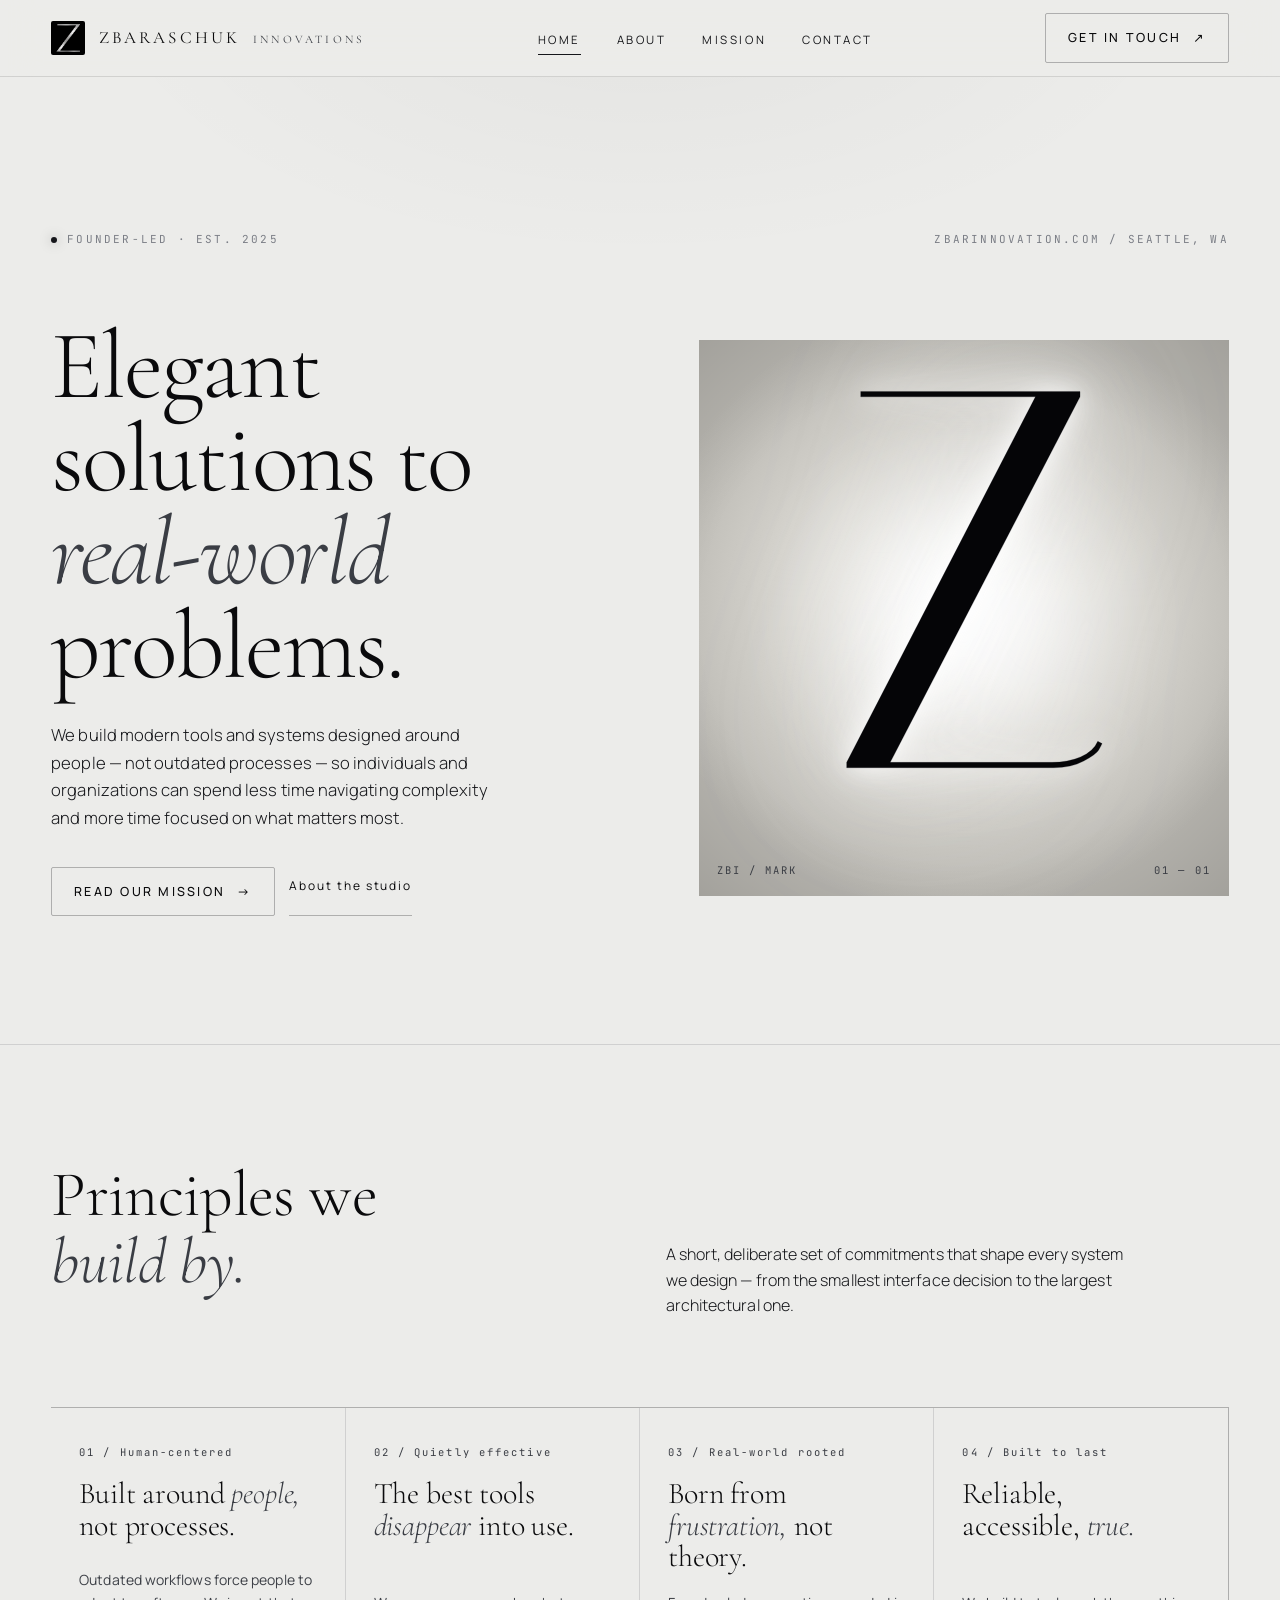
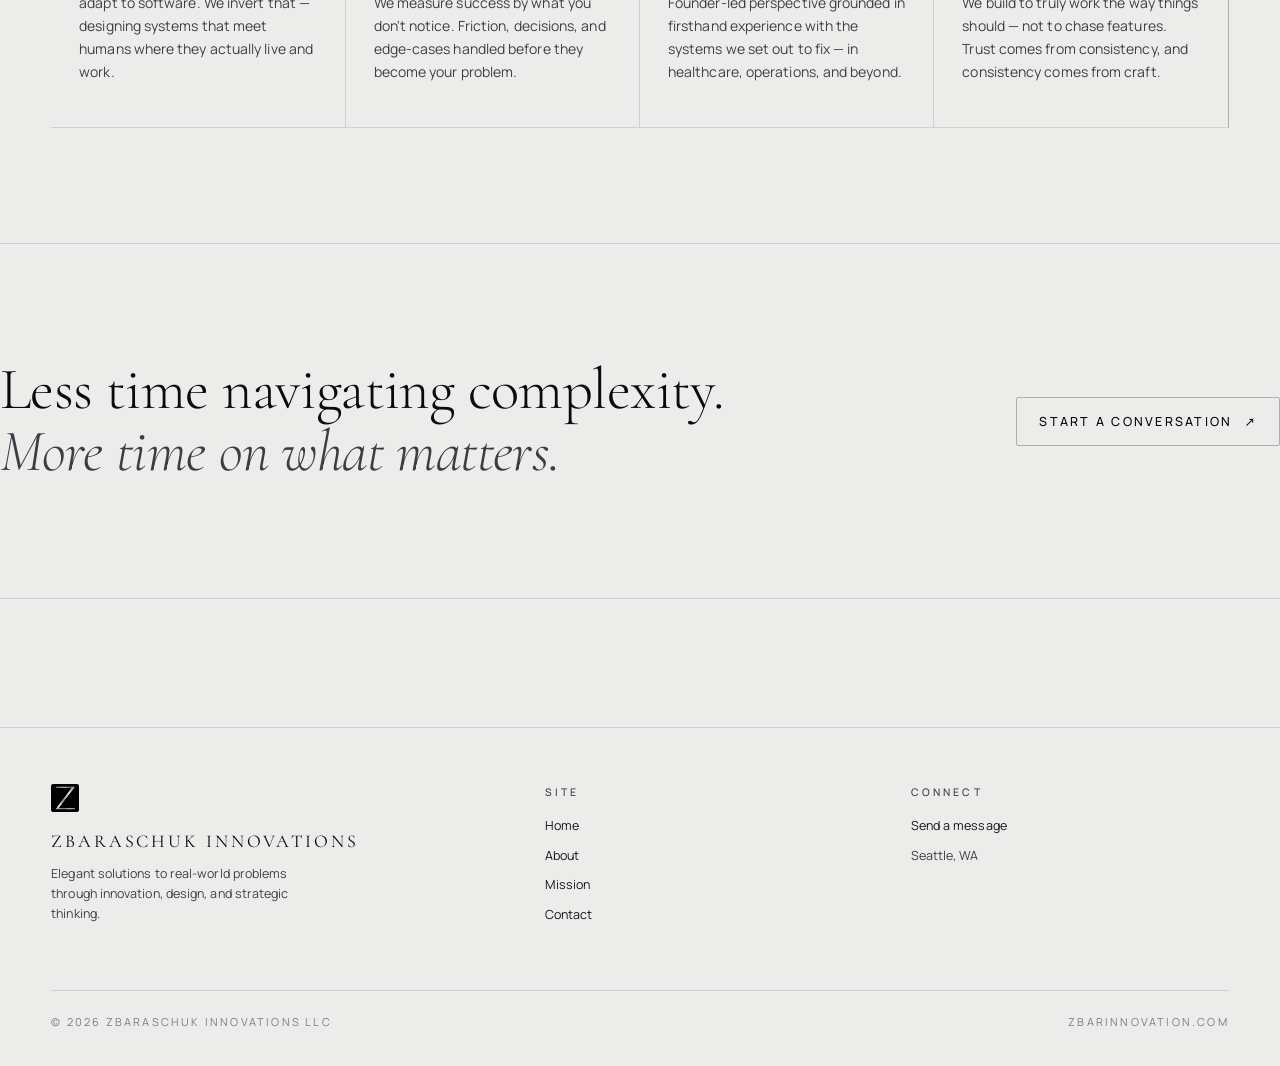
==== index.html @ 1d0bf7ff "First website" ====
<!doctype html>
<html lang="en" data-bg="light" data-accent="pure">
<head>
<meta charset="utf-8">
<meta name="viewport" content="width=device-width, initial-scale=1">
<title>Zbaraschuk Innovations — Elegant solutions to real-world problems</title>
<meta name="description" content="Zbaraschuk Innovations creates elegant solutions to real-world problems through innovation, design, and strategic thinking.">
<link rel="icon" type="image/png" href="assets/logo-mark.png">

<link rel="preconnect" href="https://fonts.googleapis.com">
<link rel="preconnect" href="https://fonts.gstatic.com" crossorigin>
<link href="https://fonts.googleapis.com/css2?family=Cormorant+Garamond:ital,wght@0,300;0,400;0,500;1,300;1,400&family=Italiana&family=Manrope:wght@300;400;500;600&family=JetBrains+Mono:wght@400;500&display=swap" rel="stylesheet">

<link rel="stylesheet" href="styles.css">
</head>
<body>

<!-- ========================= NAV ========================= -->
<header class="nav">
  <div class="shell nav-inner">
    <a href="index.html" class="nav-brand" aria-label="Zbaraschuk Innovations — home">
      <span class="mark" aria-hidden="true"></span>
      <span class="name">Zbaraschuk <em>Innovations</em></span>
    </a>
    <nav aria-label="Primary">
      <ul class="nav-links">
        <li><a href="index.html">Home</a></li>
        <li><a href="about.html">About</a></li>
        <li><a href="mission.html">Mission</a></li>
        <li><a href="contact.html">Contact</a></li>
      </ul>
    </nav>
    <div class="nav-cta">
      <a href="contact.html" class="btn">
        <span>Get in touch</span>
        <span class="arr" aria-hidden="true">↗</span>
      </a>
    </div>
  </div>
</header>

<!-- ========================= HERO ========================= -->
<main data-hero="editorial">
  <section class="hero">
    <div class="shell">

      <div class="hero-meta reveal">
        <span><span class="dot"></span>Founder-led · Est. 2025</span>
        <span>Zbarinnovation.com / Seattle, WA</span>
      </div>

      <div class="hero-editorial">
        <div class="copy">
          <h1 class="reveal">
            Elegant<br>
            solutions to<br>
            <span class="it">real-world</span> problems.
          </h1>
          <p class="reveal" style="--delay:120ms">
            We build modern tools and systems designed around people — not outdated processes — so individuals and organizations can spend less time navigating complexity and more time focused on what matters most.
          </p>
          <div class="ctas reveal" style="--delay:240ms">
            <a href="mission.html" class="btn">
              <span>Read our mission</span>
              <span class="arr" aria-hidden="true">→</span>
            </a>
            <a href="about.html" class="btn-ghost">About the studio</a>
          </div>
        </div>
        <div class="mark-stage reveal" style="--delay:200ms" aria-hidden="true">
          <span class="big-z">Z</span>
          <div class="stage-tag">
            <span>ZBI / Mark</span>
            <span>01 — 01</span>
          </div>
        </div>
      </div>

    </div>
  </section>

  <!-- ========================= PRINCIPLES ========================= -->
  <section class="principles">
    <div class="shell">
      <div class="principles-head">
        <h2 class="h-section reveal">
          Principles we<br><span style="font-style:italic;color:var(--silver-2)">build by.</span>
        </h2>
        <p class="reveal" style="--delay:120ms">
          A short, deliberate set of commitments that shape every system we design — from the smallest interface decision to the largest architectural one.
        </p>
      </div>

      <div class="principles-grid">
        <article class="principle reveal">
          <span class="num">01 / Human-centered</span>
          <h3>Built around <span class="it">people,</span><br>not processes.</h3>
          <p>Outdated workflows force people to adapt to software. We invert that — designing systems that meet humans where they actually live and work.</p>
        </article>
        <article class="principle reveal" style="--delay:80ms">
          <span class="num">02 / Quietly effective</span>
          <h3>The best tools<br><span class="it">disappear</span> into use.</h3>
          <p>We measure success by what you don't notice. Friction, decisions, and edge-cases handled before they become your problem.</p>
        </article>
        <article class="principle reveal" style="--delay:160ms">
          <span class="num">03 / Real-world rooted</span>
          <h3>Born from<br><span class="it">frustration,</span> not theory.</h3>
          <p>Founder-led perspective grounded in firsthand experience with the systems we set out to fix — in healthcare, operations, and beyond.</p>
        </article>
        <article class="principle reveal" style="--delay:240ms">
          <span class="num">04 / Built to last</span>
          <h3>Reliable,<br>accessible, <span class="it">true.</span></h3>
          <p>We build to truly work the way things should — not to chase features. Trust comes from consistency, and consistency comes from craft.</p>
        </article>
      </div>
    </div>
  </section>

  <!-- ========================= CTA STRIP ========================= -->
  <section class="cta-strip">
    <div class="shell" style="display:contents">
      <h2 class="reveal">
        Less time navigating complexity.<br>
        <span class="it">More time on what matters.</span>
      </h2>
      <div class="right reveal" style="--delay:120ms">
        <a href="contact.html" class="btn">
          <span>Start a conversation</span>
          <span class="arr">↗</span>
        </a>
      </div>
    </div>
  </section>

</main>

<!-- ========================= FOOTER ========================= -->
<footer class="footer">
  <div class="shell">
    <div class="footer-grid">
      <div class="footer-brand">
        <div class="mark"></div>
        <div class="name">Zbaraschuk Innovations</div>
        <p>Elegant solutions to real-world problems through innovation, design, and strategic thinking.</p>
      </div>
      <div class="footer-col">
        <h6>Site</h6>
        <ul>
          <li><a href="index.html">Home</a></li>
          <li><a href="about.html">About</a></li>
          <li><a href="mission.html">Mission</a></li>
          <li><a href="contact.html">Contact</a></li>
        </ul>
      </div>
      <div class="footer-col">
        <h6>Connect</h6>
        <ul>
          <li><a href="contact.html">Send a message</a></li>
          <li><span style="color:var(--fg-2)">Seattle, WA</span></li>
        </ul>
      </div>
    </div>
    <div class="footer-bottom">
      <span>© 2026 Zbaraschuk Innovations LLC</span>
      <span>zbarinnovation.com</span>
    </div>
  </div>
</footer>

<script src="site.js"></script>
</body>
</html>
---- styles.css ----
/* ============================================================
   Zbaraschuk Innovations — shared stylesheet
   Design language: silver / black / white. Sleek. Tight.
   ============================================================ */

:root {
  /* Background tone — overridden by Tweaks (true / charcoal / light) */
  --bg-0: #0a0a0c;
  --bg-1: #111114;
  --bg-2: #17181c;
  --bg-3: #1f2025;
  --line:  rgba(216, 218, 223, 0.08);
  --line-strong: rgba(216, 218, 223, 0.18);

  /* Foreground */
  --fg-0:  #f4f5f7;
  --fg-1:  #c8cad0;
  --fg-2:  #8a8d95;
  --fg-3:  #5a5d65;

  /* Accent (silver) — overridden by Tweaks */
  --silver-1: #e6e8ec;       /* highlight */
  --silver-2: #b9bdc6;       /* mid */
  --silver-3: #6f7480;       /* shadow */

  /* Type */
  --font-display: "Cormorant Garamond", "Bodoni Moda", "Times New Roman", serif;
  --font-sans:    "Manrope", "Helvetica Neue", system-ui, sans-serif;
  --font-mono:    "JetBrains Mono", "SF Mono", ui-monospace, monospace;

  /* Rhythm */
  --r-1: 4px;
  --r-2: 8px;
  --r-3: 12px;
  --r-4: 16px;

  --shell-max: 1320px;
  --gutter: clamp(20px, 4vw, 56px);

  --ease: cubic-bezier(.2,.7,.2,1);
}

/* ----- Background-tone variants applied via [data-bg] on <html> ----- */
html[data-bg="true"]     { --bg-0:#050507; --bg-1:#0a0a0c; --bg-2:#101013; --bg-3:#191a1f; }
html[data-bg="charcoal"] { --bg-0:#15161a; --bg-1:#1b1c20; --bg-2:#212329; --bg-3:#2a2c33; }
html[data-bg="light"] {
  --bg-0:#ececea; --bg-1:#f1f1ee; --bg-2:#f6f5f1; --bg-3:#e2e2df;
  --fg-0:#0a0a0c; --fg-1:#15161a; --fg-2:#3d4047; --fg-3:#7a7d85;
  --line: rgba(15,15,20,0.12);
  --line-strong: rgba(15,15,20,0.28);
}

/* ----- Accent variants (dark bg) ----- */
html[data-accent="pure"]      { --silver-1:#eef0f4; --silver-2:#c0c4cc; --silver-3:#7a7f8a; }
html[data-accent="platinum"]  { --silver-1:#ece6d6; --silver-2:#cabfa6; --silver-3:#857a64; }
html[data-accent="steel"]     { --silver-1:#d6dee8; --silver-2:#a3afbd; --silver-3:#5d6773; }

/* ----- On light bg, silver vars must be inks (used for accent text + UI),
         not metallic highlights, or they vanish into the page ----- */
html[data-bg="light"][data-accent="pure"]     { --silver-1:#15161a; --silver-2:#3a3d44; --silver-3:#6f7480; }
html[data-bg="light"][data-accent="platinum"] { --silver-1:#2a230f; --silver-2:#5a4d2e; --silver-3:#857a64; }
html[data-bg="light"][data-accent="steel"]    { --silver-1:#0e1822; --silver-2:#324352; --silver-3:#5d6773; }

/* On light bg, things that flip silver-1 (now dark) into a fill need their
   foreground inverted so text on the fill stays readable. */
html[data-bg="light"] .btn:hover           { color: #f6f5f1; }
html[data-bg="light"] .form .submit-btn    { color: #f6f5f1; }
html[data-bg="light"] .nav-links a[aria-current="page"]::after { background: var(--silver-1); }
html[data-bg="light"] .hero-meta .dot      { background: var(--silver-1); box-shadow: 0 0 12px rgba(15,16,26,0.35); }
html[data-bg="light"] .mini-map .pin       { background: var(--silver-1); box-shadow: 0 0 0 3px color-mix(in oklab, var(--silver-1) 22%, transparent), 0 0 18px rgba(15,16,26,0.3); }

/* =============================================================
   Reset-ish
   ============================================================= */
*, *::before, *::after { box-sizing: border-box; }
html, body { margin: 0; padding: 0; }
html { background: var(--bg-0); color: var(--fg-0); -webkit-font-smoothing: antialiased; }
body {
  font-family: var(--font-sans);
  font-weight: 400;
  font-size: 16px;
  line-height: 1.55;
  letter-spacing: 0.005em;
  background: var(--bg-0);
  color: var(--fg-0);
  min-height: 100vh;
  overflow-x: hidden;
}
img, svg { display: block; max-width: 100%; }
a { color: inherit; text-decoration: none; }
button { font: inherit; cursor: pointer; }

/* =============================================================
   Atoms
   ============================================================= */

.shell {
  width: 100%;
  max-width: var(--shell-max);
  margin: 0 auto;
  padding-inline: var(--gutter);
}

.eyebrow {
  font-family: var(--font-sans);
  font-size: 11px;
  font-weight: 500;
  letter-spacing: 0.32em;
  text-transform: uppercase;
  color: var(--silver-2);
  display: inline-flex;
  align-items: center;
  gap: 14px;
}
.eyebrow::before {
  content: "";
  width: 28px; height: 1px;
  background: linear-gradient(90deg, transparent, var(--silver-2));
  display: inline-block;
}

.h-display {
  font-family: var(--font-display);
  font-weight: 300;
  font-style: normal;
  letter-spacing: -0.012em;
  line-height: 1.02;
  margin: 0;
  color: var(--fg-0);
}

.h-section {
  font-family: var(--font-display);
  font-weight: 300;
  letter-spacing: -0.01em;
  line-height: 1.05;
  font-size: clamp(40px, 5.6vw, 76px);
  margin: 0 0 24px;
}

.lead {
  font-family: var(--font-sans);
  font-weight: 300;
  font-size: clamp(17px, 1.5vw, 21px);
  line-height: 1.6;
  color: var(--fg-1);
  letter-spacing: 0.005em;
  max-width: 60ch;
  text-wrap: pretty;
}

.body-text {
  font-size: 16.5px;
  line-height: 1.75;
  color: var(--fg-1);
  font-weight: 400;
  text-wrap: pretty;
}
.body-text p { margin: 0 0 1.1em; }
.body-text p:last-child { margin-bottom: 0; }

/* Silver shimmer text — used very sparingly for hero word */
.silver-text {
  background-image: linear-gradient(
    180deg,
    var(--silver-1) 0%,
    var(--silver-2) 38%,
    #4a4f59 52%,
    var(--silver-2) 64%,
    var(--silver-1) 100%
  );
  -webkit-background-clip: text;
          background-clip: text;
  color: transparent;
  filter: drop-shadow(0 1px 0 rgba(0,0,0,0.6));
}
html[data-bg="light"] .silver-text {
  background-image: linear-gradient(
    180deg,
    #6e7682 0%, #2a2d34 50%, #6e7682 100%
  );
  filter: none;
}

/* Hairline divider */
.rule {
  height: 1px;
  background: var(--line-strong);
  border: 0;
  margin: 0;
}

/* =============================================================
   Buttons
   ============================================================= */
.btn {
  display: inline-flex;
  align-items: center;
  gap: 12px;
  padding: 14px 22px;
  font-size: 12.5px;
  font-weight: 500;
  letter-spacing: 0.18em;
  text-transform: uppercase;
  border-radius: 2px;
  border: 1px solid var(--line-strong);
  background: transparent;
  color: var(--fg-0);
  transition: background .35s var(--ease), color .35s var(--ease), border-color .35s var(--ease), transform .35s var(--ease);
  position: relative;
}
.btn:hover {
  background: var(--silver-1);
  color: #0a0a0c;
  border-color: var(--silver-1);
}
.btn .arr {
  display: inline-block;
  transition: transform .35s var(--ease);
}
.btn:hover .arr { transform: translateX(4px); }

.btn-ghost {
  padding: 10px 0;
  border: 0;
  border-bottom: 1px solid var(--line-strong);
  border-radius: 0;
  background: transparent;
  color: var(--fg-0);
  letter-spacing: 0.16em;
  font-size: 12px;
}
.btn-ghost:hover { background: transparent; color: var(--silver-1); border-color: var(--silver-1); }

/* =============================================================
   Nav
   ============================================================= */
.nav {
  position: sticky;
  top: 0;
  z-index: 50;
  backdrop-filter: blur(18px) saturate(140%);
  -webkit-backdrop-filter: blur(18px) saturate(140%);
  background: color-mix(in oklab, var(--bg-0) 78%, transparent);
  border-bottom: 1px solid var(--line);
}
.nav-inner {
  display: flex;
  align-items: center;
  justify-content: space-between;
  height: 76px;
}
.nav-brand {
  display: inline-flex;
  align-items: center;
  gap: 14px;
}
.nav-brand .mark {
  width: 34px;
  height: 34px;
  border-radius: 2px;
  background-image: url("assets/logo-mark.png");
  background-size: 150%;
  background-position: center;
  background-color: #000;
  filter: contrast(1.05);
}
.nav-brand .name {
  font-family: var(--font-display);
  font-size: 17px;
  font-weight: 400;
  letter-spacing: 0.18em;
  text-transform: uppercase;
  color: var(--fg-0);
}
.nav-brand .name em {
  font-style: normal;
  color: var(--silver-2);
  font-size: 11.5px;
  margin-left: 6px;
  letter-spacing: 0.28em;
}

.nav-links {
  display: inline-flex;
  align-items: center;
  gap: 36px;
  list-style: none;
  margin: 0; padding: 0;
}
.nav-links a {
  font-size: 11.5px;
  letter-spacing: 0.22em;
  text-transform: uppercase;
  color: var(--fg-1);
  padding: 6px 0;
  position: relative;
  transition: color .25s var(--ease);
}
.nav-links a::after {
  content: "";
  position: absolute;
  left: 0; right: 0; bottom: -2px;
  height: 1px;
  background: var(--silver-1);
  transform: scaleX(0);
  transform-origin: left;
  transition: transform .35s var(--ease);
}
.nav-links a:hover { color: var(--fg-0); }
.nav-links a:hover::after { transform: scaleX(1); }
.nav-links a[aria-current="page"] { color: var(--silver-1); }
.nav-links a[aria-current="page"]::after { transform: scaleX(1); }

.nav-cta { display: inline-flex; align-items: center; gap: 10px; }

@media (max-width: 760px) {
  .nav-inner { height: 64px; }
  .nav-links { display: none; }
  .nav-brand .name em { display: none; }
}

/* =============================================================
   Footer
   ============================================================= */
.footer {
  margin-top: clamp(80px, 10vw, 140px);
  border-top: 1px solid var(--line);
  padding-block: 56px 36px;
  color: var(--fg-2);
  font-size: 12.5px;
}
.footer-grid {
  display: grid;
  grid-template-columns: 1.4fr 1fr 1fr;
  gap: 48px;
  align-items: start;
}
.footer-brand .mark {
  width: 28px; height: 28px;
  background-image: url("assets/logo-mark.png");
  background-size: 150%;
  background-position: center;
  background-color: #000;
  border-radius: 2px;
  margin-bottom: 16px;
}
.footer-brand .name {
  font-family: var(--font-display);
  font-size: 18px;
  letter-spacing: 0.16em;
  text-transform: uppercase;
  color: var(--fg-0);
  margin-bottom: 8px;
}
.footer-brand p { margin: 0; max-width: 32ch; line-height: 1.6; }

.footer-col h6 {
  font-size: 10.5px;
  text-transform: uppercase;
  letter-spacing: 0.3em;
  font-weight: 500;
  color: var(--silver-2);
  margin: 0 0 16px;
}
.footer-col ul { list-style: none; margin: 0; padding: 0; }
.footer-col li { margin-bottom: 10px; }
.footer-col a { color: var(--fg-1); transition: color .25s var(--ease); }
.footer-col a:hover { color: var(--silver-1); }

.footer-bottom {
  margin-top: 56px;
  padding-top: 22px;
  border-top: 1px solid var(--line);
  display: flex;
  justify-content: space-between;
  align-items: center;
  font-size: 11px;
  letter-spacing: 0.2em;
  text-transform: uppercase;
  color: var(--fg-3);
}

@media (max-width: 760px) {
  .footer-grid { grid-template-columns: 1fr; gap: 36px; }
  .footer-bottom { flex-direction: column; gap: 14px; align-items: flex-start; }
}

/* =============================================================
   Reveal-on-scroll
   ============================================================= */
.reveal {
  opacity: 0;
  transform: translateY(18px);
  transition: opacity .9s var(--ease), transform .9s var(--ease);
  transition-delay: var(--delay, 0ms);
}
.reveal.in { opacity: 1; transform: translateY(0); }

@media (prefers-reduced-motion: reduce) {
  .reveal { opacity: 1; transform: none; transition: none; }
}

/* =============================================================
   Hero — three layout variants on <main data-hero="...">
   ============================================================= */
.hero {
  position: relative;
  padding-block: clamp(80px, 12vw, 160px) clamp(80px, 10vw, 130px);
  overflow: hidden;
}
.hero::before { /* subtle ambient sheen */
  content: "";
  position: absolute; inset: -10%;
  background:
    radial-gradient(ellipse 60% 40% at 50% 0%, rgba(255,255,255,0.05), transparent 60%),
    radial-gradient(ellipse 70% 50% at 80% 80%, rgba(255,255,255,0.025), transparent 60%);
  pointer-events: none;
  z-index: 0;
}
html[data-bg="light"] .hero::before {
  background:
    radial-gradient(ellipse 60% 40% at 50% 0%, rgba(0,0,0,0.04), transparent 60%);
}
.hero > * { position: relative; z-index: 1; }

/* index meta numerals */
.hero-meta {
  display: flex;
  justify-content: space-between;
  align-items: center;
  font-family: var(--font-mono);
  font-size: 11px;
  color: var(--fg-3);
  letter-spacing: 0.2em;
  text-transform: uppercase;
  margin-bottom: clamp(40px, 6vw, 72px);
}
.hero-meta .dot {
  width: 6px; height: 6px;
  border-radius: 50%;
  background: var(--silver-1);
  box-shadow: 0 0 12px var(--silver-1);
  display: inline-block;
  margin-right: 10px;
  vertical-align: middle;
  animation: pulse 2.4s var(--ease) infinite;
}
@keyframes pulse {
  0%,100% { opacity: 0.55; transform: scale(1); }
  50%     { opacity: 1; transform: scale(1.25); }
}

/* ----- Variant A: editorial (default) ----- */
.hero-editorial {
  display: grid;
  grid-template-columns: 1.1fr 1fr;
  gap: clamp(32px, 5vw, 72px);
  align-items: center;
}
.hero-editorial .copy h1 {
  font-family: var(--font-display);
  font-size: clamp(48px, 7.6vw, 116px);
  line-height: 0.96;
  font-weight: 300;
  letter-spacing: -0.02em;
  margin: 0 0 28px;
}
.hero-editorial .copy h1 .it { font-style: italic; font-weight: 300; color: var(--silver-2); }
.hero-editorial .copy p {
  font-size: clamp(15px, 1.3vw, 18px);
  line-height: 1.65;
  color: var(--fg-1);
  max-width: 46ch;
  margin: 0 0 36px;
  font-weight: 300;
}
.hero-editorial .copy .ctas { display: inline-flex; gap: 14px; flex-wrap: wrap; }

.hero-editorial .mark-stage {
  position: relative;
  aspect-ratio: 1 / 1.05;
  border: 0;
  background: radial-gradient(
    ellipse 60% 55% at 50% 48%,
    color-mix(in oklab, var(--silver-1) 22%, var(--bg-0)) 0%,
    color-mix(in oklab, var(--silver-1) 8%,  var(--bg-0)) 22%,
    var(--bg-0) 55%,
    #000 100%
  );
  display: grid;
  place-items: center;
  overflow: hidden;
}
html[data-bg="light"] .hero-editorial .mark-stage {
  background: radial-gradient(
    ellipse 60% 55% at 50% 48%,
    #ffffff 0%,
    #f1f0ec 22%,
    #d4d2cc 60%,
    #b8b6b0 100%
  );
}
.hero-editorial .mark-stage::before,
.hero-editorial .mark-stage::after {
  content: "";
  position: absolute;
  pointer-events: none;
}
.hero-editorial .mark-stage::before {
  /* soft corona behind the Z — light source from behind */
  inset: 6%;
  background:
    radial-gradient(circle at 50% 50%,
      rgba(255,255,255,0.55) 0%,
      rgba(216,218,223,0.30) 14%,
      rgba(216,218,223,0.12) 32%,
      transparent 60%);
  filter: blur(18px);
  z-index: 1;
  animation: backlightPulse 6s ease-in-out infinite;
}
html[data-bg="light"] .hero-editorial .mark-stage::before {
  background:
    radial-gradient(circle at 50% 50%,
      rgba(255,255,255,0.95) 0%,
      rgba(255,255,255,0.55) 18%,
      rgba(255,255,255,0.18) 38%,
      transparent 65%);
}
.hero-editorial .mark-stage::after {
  /* faint vignette to deepen the periphery */
  inset: 0;
  background: radial-gradient(ellipse 90% 80% at 50% 50%, transparent 50%, rgba(0,0,0,0.55) 100%);
  z-index: 0;
}
html[data-bg="light"] .hero-editorial .mark-stage::after {
  background: radial-gradient(ellipse 90% 80% at 50% 50%, transparent 55%, rgba(0,0,0,0.18) 100%);
}
@keyframes backlightPulse {
  0%, 100% { opacity: 0.85; transform: scale(1); }
  50%      { opacity: 1;    transform: scale(1.04); }
}
.hero-editorial .mark-stage .big-z {
  position: relative;
  z-index: 2;
  /* Italiana — thin Didone-style serif, refined elegant proportions */
  font-family: "Italiana", "Cormorant Garamond", serif;
  font-weight: 400;
  font-size: clamp(320px, 42vw, 620px);
  line-height: 1;
  letter-spacing: -0.04em;
  display: block;
  padding-block: 0;
  transform: translateY(-0.06em);
  /* Solid near-black silhouette, with the corona reading as light spilling around the edges. */
  color: #030305;
  /* Faint silver inner edge so the silhouette doesn't read flat against the corona */
  -webkit-text-stroke: 0.5px rgba(216,218,223,0.55);
          text-stroke: 0.5px rgba(216,218,223,0.55);
  /* outward halo glow — light coming from behind */
  filter:
    drop-shadow(0 0 12px rgba(255,255,255,0.45))
    drop-shadow(0 0 36px rgba(216,218,223,0.30))
    drop-shadow(0 0 90px rgba(216,218,223,0.18));
  animation: floaty 8s ease-in-out infinite;
  user-select: none;
}
html[data-bg="light"] .hero-editorial .mark-stage .big-z {
  color: #050507;
  -webkit-text-stroke: 0.5px rgba(15,16,26,0.45);
          text-stroke: 0.5px rgba(15,16,26,0.45);
  filter:
    drop-shadow(0 0 14px rgba(255,255,255,0.95))
    drop-shadow(0 0 36px rgba(255,255,255,0.55))
    drop-shadow(0 0 90px rgba(216,218,223,0.35));
}

/* The mark-stage is wider/landscape now to give the giant Z + cast shadow room */
@keyframes floaty {
  0%,100% { transform: translateY(0); }
  50%     { transform: translateY(-8px); }
}
.hero-editorial .stage-tag {
  position: absolute;
  bottom: 18px; left: 18px; right: 18px;
  display: flex;
  justify-content: space-between;
  z-index: 3;
  font-family: var(--font-mono);
  font-size: 10.5px;
  letter-spacing: 0.2em;
  text-transform: uppercase;
  color: var(--silver-2);
}

/* ----- Variant B: centered ----- */
.hero-centered {
  text-align: center;
  display: grid;
  justify-items: center;
  gap: 32px;
}
.hero-centered .wordmark {
  width: min(900px, 90%);
  margin: 16px auto 0;
}
.hero-centered .wordmark img {
  width: 100%;
  height: auto;
}
.hero-centered h1 {
  font-size: clamp(28px, 3.4vw, 48px);
  font-weight: 300;
  font-family: var(--font-display);
  line-height: 1.15;
  margin: 0;
  max-width: 22ch;
  letter-spacing: -0.005em;
}
.hero-centered p {
  font-size: clamp(15px, 1.3vw, 18px);
  color: var(--fg-1);
  max-width: 56ch;
  margin: 0;
  font-weight: 300;
  line-height: 1.65;
}
.hero-centered .ctas { display: inline-flex; gap: 14px; margin-top: 12px; flex-wrap: wrap; justify-content: center; }

/* ----- Variant C: full-bleed monolith ----- */
.hero-monolith {
  min-height: 78vh;
  display: grid;
  grid-template-rows: 1fr auto;
  align-items: center;
  position: relative;
}
.hero-monolith .giantZ {
  position: absolute;
  inset: 0;
  display: grid;
  place-items: center;
  pointer-events: none;
}
.hero-monolith .giantZ span {
  font-family: var(--font-display);
  font-weight: 300;
  font-size: min(78vh, 88vw);
  line-height: 0.8;
  background-image: linear-gradient(
    180deg,
    var(--silver-1) 0%,
    var(--silver-2) 40%,
    #2a2d34 52%,
    var(--silver-2) 64%,
    var(--silver-1) 100%
  );
  -webkit-background-clip: text;
          background-clip: text;
  color: transparent;
  letter-spacing: -0.04em;
}
html[data-bg="light"] .hero-monolith .giantZ span {
  background-image: linear-gradient(180deg, #6e7682 0%, #15161a 50%, #6e7682 100%);
}
.hero-monolith .copy {
  position: relative;
  z-index: 2;
  text-align: center;
  padding-top: 8vh;
}
.hero-monolith .copy h1 {
  font-family: var(--font-display);
  font-weight: 300;
  font-size: clamp(28px, 2.6vw, 40px);
  margin: 0 0 16px;
  letter-spacing: -0.005em;
}
.hero-monolith .copy p {
  color: var(--fg-1); max-width: 52ch; margin: 0 auto;
  font-size: clamp(14px, 1.1vw, 16px); font-weight: 300;
}
.hero-monolith .scroll-cue {
  position: relative; z-index: 2;
  display: flex; align-items: center; justify-content: center; gap: 12px;
  font-family: var(--font-mono); font-size: 10.5px;
  letter-spacing: 0.3em; text-transform: uppercase;
  color: var(--fg-2);
  padding-bottom: 24px;
}
.hero-monolith .scroll-cue::before,
.hero-monolith .scroll-cue::after {
  content: ""; height: 1px; width: 60px; background: var(--line-strong);
}

@media (max-width: 860px) {
  .hero-editorial { grid-template-columns: 1fr; }
  .hero-editorial .mark-stage { aspect-ratio: 1.2/1; max-height: 360px; }
}

/* =============================================================
   Section: principles
   ============================================================= */
.principles {
  padding-block: clamp(60px, 9vw, 120px);
  border-top: 1px solid var(--line);
}
.principles-head {
  display: grid;
  grid-template-columns: 1fr 1fr;
  gap: clamp(24px, 4vw, 64px);
  align-items: end;
  margin-bottom: clamp(48px, 7vw, 88px);
}
.principles-head h2 { font-size: clamp(36px, 5vw, 64px); }
.principles-head p { color: var(--fg-1); max-width: 46ch; font-weight: 300; line-height: 1.6; margin: 0; }

.principles-grid {
  display: grid;
  grid-template-columns: repeat(4, 1fr);
  border-top: 1px solid var(--line-strong);
}
.principle {
  border-right: 1px solid var(--line);
  border-bottom: 1px solid var(--line);
  padding: 36px 28px 44px;
  display: flex;
  flex-direction: column;
  gap: 18px;
  min-height: 320px;
  position: relative;
  transition: background .4s var(--ease);
}
.principle:nth-child(4n) { border-right: 1px solid var(--line-strong); }
.principle:hover { background: color-mix(in oklab, var(--silver-1) 6%, transparent); }
.principle .num {
  font-family: var(--font-mono);
  font-size: 10.5px;
  color: var(--silver-2);
  letter-spacing: 0.2em;
}
.principle h3 {
  font-family: var(--font-display);
  font-weight: 300;
  font-size: 30px;
  line-height: 1.05;
  letter-spacing: -0.005em;
  margin: 0;
}
.principle h3 .it { font-style: italic; color: var(--silver-2); }
.principle p {
  font-size: 14px;
  line-height: 1.65;
  color: var(--fg-2);
  margin: 0;
  margin-top: auto;
}

@media (max-width: 1080px) {
  .principles-grid { grid-template-columns: repeat(2, 1fr); }
}
@media (max-width: 560px) {
  .principles-head { grid-template-columns: 1fr; }
  .principles-grid { grid-template-columns: 1fr; }
}

/* =============================================================
   CTA strip
   ============================================================= */
.cta-strip {
  border-top: 1px solid var(--line);
  border-bottom: 1px solid var(--line);
  padding-block: clamp(60px, 9vw, 120px);
  display: grid;
  grid-template-columns: 2fr 1fr;
  gap: 40px;
  align-items: center;
}
.cta-strip h2 {
  font-family: var(--font-display); font-weight: 300;
  font-size: clamp(34px, 4.6vw, 60px);
  line-height: 1.05; letter-spacing: -0.01em; margin: 0;
}
.cta-strip h2 .it { font-style: italic; color: var(--silver-2); }
.cta-strip .right { display: flex; justify-content: flex-end; }

@media (max-width: 760px) {
  .cta-strip { grid-template-columns: 1fr; }
  .cta-strip .right { justify-content: flex-start; }
}

/* =============================================================
   Page header (interior pages)
   ============================================================= */
.page-header {
  padding-block: clamp(60px, 8vw, 110px) clamp(36px, 5vw, 72px);
  border-bottom: 1px solid var(--line);
  position: relative;
}
.page-header .crumbs {
  font-family: var(--font-mono);
  font-size: 11px;
  letter-spacing: 0.2em;
  text-transform: uppercase;
  color: var(--fg-3);
  margin-bottom: 28px;
}
.page-header .crumbs span { color: var(--silver-2); }
.page-header h1 {
  font-family: var(--font-display);
  font-weight: 300;
  font-size: clamp(56px, 9vw, 152px);
  line-height: 0.95;
  letter-spacing: -0.02em;
  margin: 0;
}
.page-header h1 .it { font-style: italic; color: var(--silver-2); }
.page-header .meta {
  margin-top: 28px;
  display: flex;
  justify-content: space-between;
  align-items: center;
  font-family: var(--font-mono);
  font-size: 11px;
  letter-spacing: 0.18em;
  text-transform: uppercase;
  color: var(--fg-3);
  flex-wrap: wrap;
  gap: 12px;
}
.page-header .meta .right { color: var(--silver-2); }

/* =============================================================
   Article (long-form text)
   ============================================================= */
.article {
  padding-block: clamp(60px, 9vw, 130px);
  display: grid;
  grid-template-columns: 1fr 2fr;
  gap: clamp(32px, 5vw, 96px);
  align-items: start;
}
.article aside {
  position: sticky;
  top: 110px;
  font-family: var(--font-mono);
  font-size: 11px;
  letter-spacing: 0.18em;
  text-transform: uppercase;
  color: var(--fg-3);
  display: grid;
  gap: 6px;
}
.article aside .label { color: var(--silver-2); }
.article aside .val { color: var(--fg-1); }
.article aside hr { margin: 18px 0; }

.article .body p {
  font-size: clamp(17px, 1.35vw, 20px);
  line-height: 1.75;
  margin: 0 0 1.3em;
  color: var(--fg-1);
  font-weight: 300;
}
.article .body p:first-child::first-letter {
  font-family: var(--font-display);
  font-weight: 300;
  font-size: 5em;
  float: left;
  line-height: 0.9;
  margin: 0.06em 0.12em 0 -0.04em;
  color: var(--silver-1);
}
.article .body .pullquote {
  font-family: var(--font-display);
  font-weight: 300;
  font-style: italic;
  font-size: clamp(28px, 3vw, 42px);
  line-height: 1.15;
  letter-spacing: -0.005em;
  color: var(--fg-0);
  margin: 1.2em 0 1.4em;
  padding: 24px 0 24px 28px;
  border-left: 1px solid var(--silver-2);
  max-width: 28ch;
}

@media (max-width: 900px) {
  .article { grid-template-columns: 1fr; }
  .article aside { position: static; }
}

/* =============================================================
   Mission page — large statement
   ============================================================= */
.mission-statement {
  padding-block: clamp(60px, 10vw, 160px);
  position: relative;
  text-align: center;
}
.mission-statement .stmt {
  font-family: var(--font-display);
  font-weight: 300;
  font-size: clamp(34px, 5vw, 76px);
  line-height: 1.15;
  letter-spacing: -0.01em;
  max-width: 22ch;
  margin: 0 auto;
  color: var(--fg-0);
}
.mission-statement .stmt .it { font-style: italic; color: var(--silver-2); }
.mission-statement .stmt .silv { color: var(--silver-1); }

.mission-pillars {
  margin-top: clamp(60px, 8vw, 110px);
  display: grid;
  grid-template-columns: repeat(3, 1fr);
  gap: 1px;
  background: var(--line-strong);
  border: 1px solid var(--line-strong);
}
.mission-pillar {
  padding: 40px 32px;
  background: var(--bg-0);
  display: flex; flex-direction: column; gap: 16px;
  text-align: left;
}
.mission-pillar .num {
  font-family: var(--font-mono);
  color: var(--silver-2);
  font-size: 11px;
  letter-spacing: 0.2em;
}
.mission-pillar h3 {
  font-family: var(--font-display);
  font-weight: 300;
  font-size: 26px;
  margin: 0;
  letter-spacing: -0.005em;
}
.mission-pillar p {
  font-size: 14.5px;
  line-height: 1.65;
  color: var(--fg-2);
  margin: 0;
}
@media (max-width: 760px) {
  .mission-pillars { grid-template-columns: 1fr; }
}

/* =============================================================
   Contact page
   ============================================================= */
.contact-grid {
  padding-block: clamp(60px, 9vw, 130px);
  display: grid;
  grid-template-columns: 1fr 1.2fr;
  gap: clamp(40px, 6vw, 100px);
  align-items: start;
}
.contact-info { display: grid; gap: 28px; }
.contact-info .group {
  display: grid; gap: 6px;
  padding-bottom: 22px;
  border-bottom: 1px solid var(--line);
}
.contact-info .label {
  font-family: var(--font-mono);
  font-size: 10.5px;
  letter-spacing: 0.2em;
  text-transform: uppercase;
  color: var(--silver-2);
}
.contact-info .val {
  font-family: var(--font-display);
  font-weight: 300;
  font-size: clamp(22px, 2.4vw, 32px);
  line-height: 1.1;
  color: var(--fg-0);
  letter-spacing: -0.005em;
}
.contact-info a.val { color: var(--fg-0); transition: color .25s var(--ease); position: relative; display: inline-block; }
.contact-info a.val:hover { color: var(--silver-1); }
.contact-info .hint { color: var(--fg-2); font-size: 13px; margin-top: 4px; }

.form {
  border: 1px solid var(--line-strong);
  background: linear-gradient(180deg, var(--bg-1), var(--bg-2));
  padding: clamp(28px, 3.5vw, 48px);
  display: grid;
  gap: 22px;
  position: relative;
}
.form::before {
  content: "";
  position: absolute; inset: 0;
  background:
    linear-gradient(var(--silver-2),var(--silver-2)) top left / 14px 1px no-repeat,
    linear-gradient(var(--silver-2),var(--silver-2)) top left / 1px 14px no-repeat,
    linear-gradient(var(--silver-2),var(--silver-2)) top right / 14px 1px no-repeat,
    linear-gradient(var(--silver-2),var(--silver-2)) top right / 1px 14px no-repeat,
    linear-gradient(var(--silver-2),var(--silver-2)) bottom left / 14px 1px no-repeat,
    linear-gradient(var(--silver-2),var(--silver-2)) bottom left / 1px 14px no-repeat,
    linear-gradient(var(--silver-2),var(--silver-2)) bottom right / 14px 1px no-repeat,
    linear-gradient(var(--silver-2),var(--silver-2)) bottom right / 1px 14px no-repeat;
  pointer-events: none;
}
.form-head {
  display: flex;
  justify-content: space-between;
  align-items: baseline;
  margin-bottom: 4px;
  flex-wrap: wrap;
  gap: 10px;
}
.form-head h3 {
  font-family: var(--font-display);
  font-weight: 300;
  font-size: 28px;
  margin: 0;
}
.form-head .stamp {
  font-family: var(--font-mono);
  font-size: 10.5px;
  letter-spacing: 0.2em;
  text-transform: uppercase;
  color: var(--silver-2);
}
.field { display: grid; gap: 8px; }
.field label {
  font-family: var(--font-mono);
  font-size: 10.5px;
  letter-spacing: 0.2em;
  text-transform: uppercase;
  color: var(--fg-2);
}
.field input, .field textarea {
  background: transparent;
  border: 0;
  border-bottom: 1px solid var(--line-strong);
  padding: 12px 0 14px;
  font: inherit;
  color: var(--fg-0);
  font-size: 16px;
  outline: none;
  font-family: var(--font-sans);
  transition: border-color .3s var(--ease);
  resize: vertical;
}
.field textarea { min-height: 130px; }
.field input::placeholder, .field textarea::placeholder { color: var(--fg-3); }
.field input:focus, .field textarea:focus { border-color: var(--silver-1); }
.field.invalid input, .field.invalid textarea { border-color: #d97a7a; }
.field .err {
  font-family: var(--font-mono);
  font-size: 10.5px;
  letter-spacing: 0.16em;
  text-transform: uppercase;
  color: #d97a7a;
  min-height: 14px;
}
.field-row { display: grid; grid-template-columns: 1fr 1fr; gap: 22px; }

.form-actions {
  display: flex; justify-content: space-between; align-items: center;
  margin-top: 8px;
  gap: 16px; flex-wrap: wrap;
}
.form-actions .small {
  font-family: var(--font-mono);
  font-size: 10.5px;
  letter-spacing: 0.18em;
  text-transform: uppercase;
  color: var(--fg-3);
}
.form .submit-btn {
  background: var(--silver-1);
  color: #0a0a0c;
  border: 1px solid var(--silver-1);
  padding: 16px 28px;
  font-size: 12.5px;
  letter-spacing: 0.22em;
  text-transform: uppercase;
  display: inline-flex;
  gap: 12px;
  align-items: center;
  transition: transform .35s var(--ease), background .35s var(--ease);
  font-weight: 500;
}
.form .submit-btn:hover { transform: translateY(-1px); }
.form .submit-btn[disabled] { opacity: 0.6; cursor: progress; }

.form .success {
  border: 1px solid var(--silver-2);
  padding: 22px;
  display: grid; gap: 8px;
  background: color-mix(in oklab, var(--silver-1) 8%, transparent);
}
.form .success h4 {
  font-family: var(--font-display);
  font-weight: 300;
  font-size: 24px;
  margin: 0;
}
.form .success p { margin: 0; color: var(--fg-1); font-size: 14.5px; }

@media (max-width: 900px) {
  .contact-grid { grid-template-columns: 1fr; }
  .field-row { grid-template-columns: 1fr; }
}

/* =============================================================
   Mini map (decorative)
   ============================================================= */
.mini-map {
  margin-top: 28px;
  border: 1px solid var(--line);
  height: 220px;
  position: relative;
  overflow: hidden;
  background:
    radial-gradient(circle at 32% 64%, rgba(216,218,223,0.15), transparent 40%),
    linear-gradient(180deg, var(--bg-1), var(--bg-2));
}
.mini-map svg { position: absolute; inset: 0; width: 100%; height: 100%; }
.mini-map .pin {
  position: absolute;
  left: 32%; top: 60%;
  width: 12px; height: 12px;
  border-radius: 50%;
  background: var(--silver-1);
  box-shadow:
    0 0 0 3px color-mix(in oklab, var(--silver-1) 25%, transparent),
    0 0 18px var(--silver-1);
  animation: pulse 2.4s var(--ease) infinite;
}
.mini-map .label {
  position: absolute;
  left: calc(32% + 22px); top: calc(60% - 6px);
  font-family: var(--font-mono);
  font-size: 11px;
  letter-spacing: 0.2em;
  text-transform: uppercase;
  color: var(--silver-2);
}

/* =============================================================
   Misc
   ============================================================= */
::selection { background: var(--silver-2); color: #0a0a0c; }

.kbd {
  font-family: var(--font-mono);
  font-size: 11px;
  padding: 2px 8px;
  border: 1px solid var(--line-strong);
  border-radius: 2px;
  color: var(--silver-2);
}
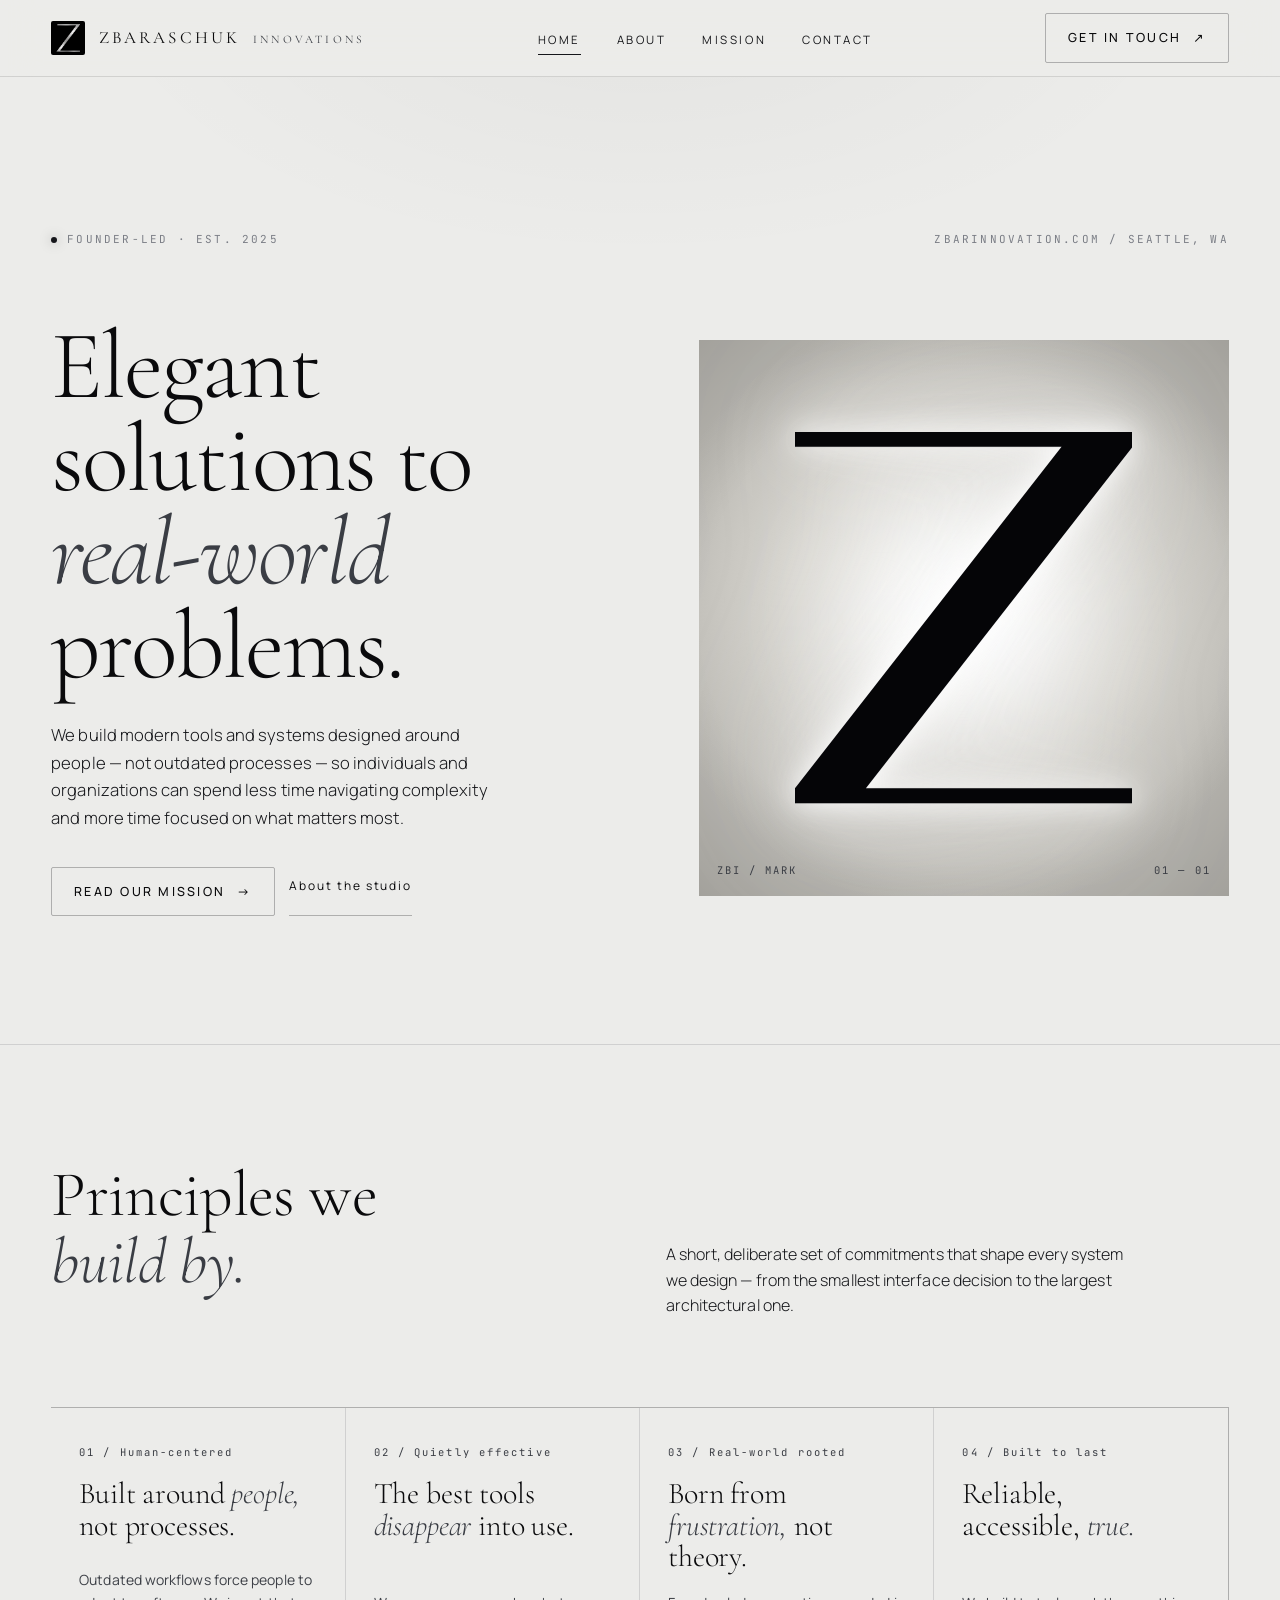
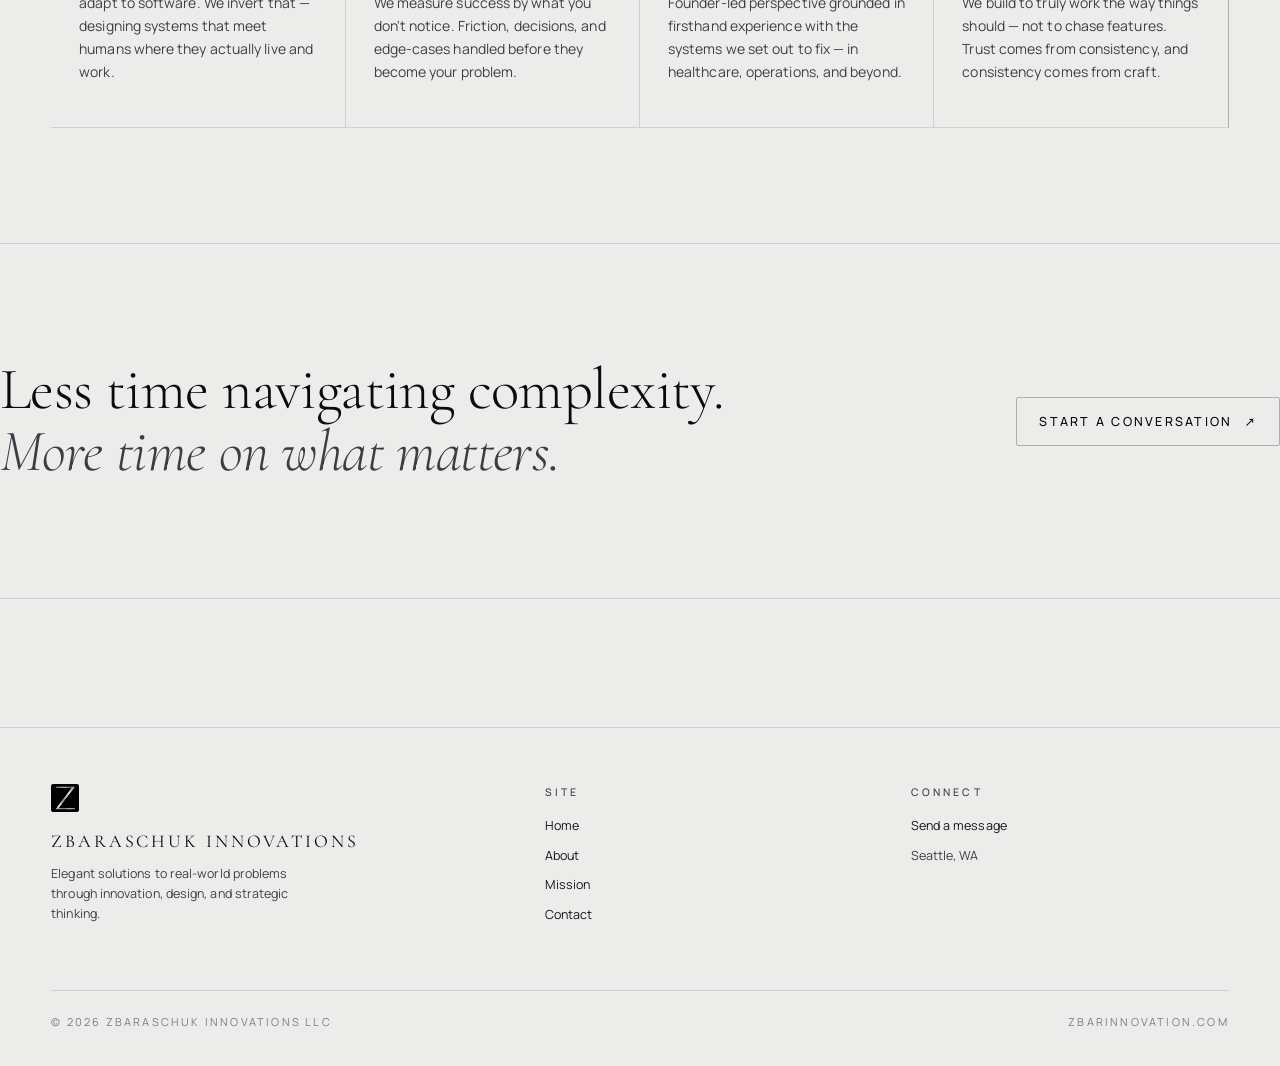
==== commit fe3bd570: "New z" ====
--- a/index.html
+++ b/index.html
@@ -68,7 +68,9 @@
           </div>
         </div>
         <div class="mark-stage reveal" style="--delay:200ms" aria-hidden="true">
-          <span class="big-z">Z</span>
+          <svg class="big-z" viewBox="0 0 1000 1100" xmlns="http://www.w3.org/2000/svg" preserveAspectRatio="xMidYMid meet" aria-hidden="true">
+            <path d="M0 0 H1000 V44 L210 1056 H1000 V1100 H0 V1056 L790 44 H0 Z"/>
+          </svg>
           <div class="stage-tag">
             <span>ZBI / Mark</span>
             <span>01 — 01</span>
--- a/styles.css
+++ b/styles.css
@@ -544,20 +544,13 @@
 .hero-editorial .mark-stage .big-z {
   position: relative;
   z-index: 2;
-  /* Italiana — thin Didone-style serif, refined elegant proportions */
-  font-family: "Italiana", "Cormorant Garamond", serif;
-  font-weight: 400;
-  font-size: clamp(320px, 42vw, 620px);
-  line-height: 1;
-  letter-spacing: -0.04em;
   display: block;
-  padding-block: 0;
-  transform: translateY(-0.06em);
+  height: clamp(224px, 29vw, 434px);
+  width: auto;
   /* Solid near-black silhouette, with the corona reading as light spilling around the edges. */
-  color: #030305;
-  /* Faint silver inner edge so the silhouette doesn't read flat against the corona */
-  -webkit-text-stroke: 0.5px rgba(216,218,223,0.55);
-          text-stroke: 0.5px rgba(216,218,223,0.55);
+  fill: #030305;
+  stroke: rgba(216,218,223,0.55);
+  stroke-width: 0.5;
   /* outward halo glow — light coming from behind */
   filter:
     drop-shadow(0 0 12px rgba(255,255,255,0.45))
@@ -567,9 +560,8 @@
   user-select: none;
 }
 html[data-bg="light"] .hero-editorial .mark-stage .big-z {
-  color: #050507;
-  -webkit-text-stroke: 0.5px rgba(15,16,26,0.45);
-          text-stroke: 0.5px rgba(15,16,26,0.45);
+  fill: #050507;
+  stroke: rgba(15,16,26,0.45);
   filter:
     drop-shadow(0 0 14px rgba(255,255,255,0.95))
     drop-shadow(0 0 36px rgba(255,255,255,0.55))
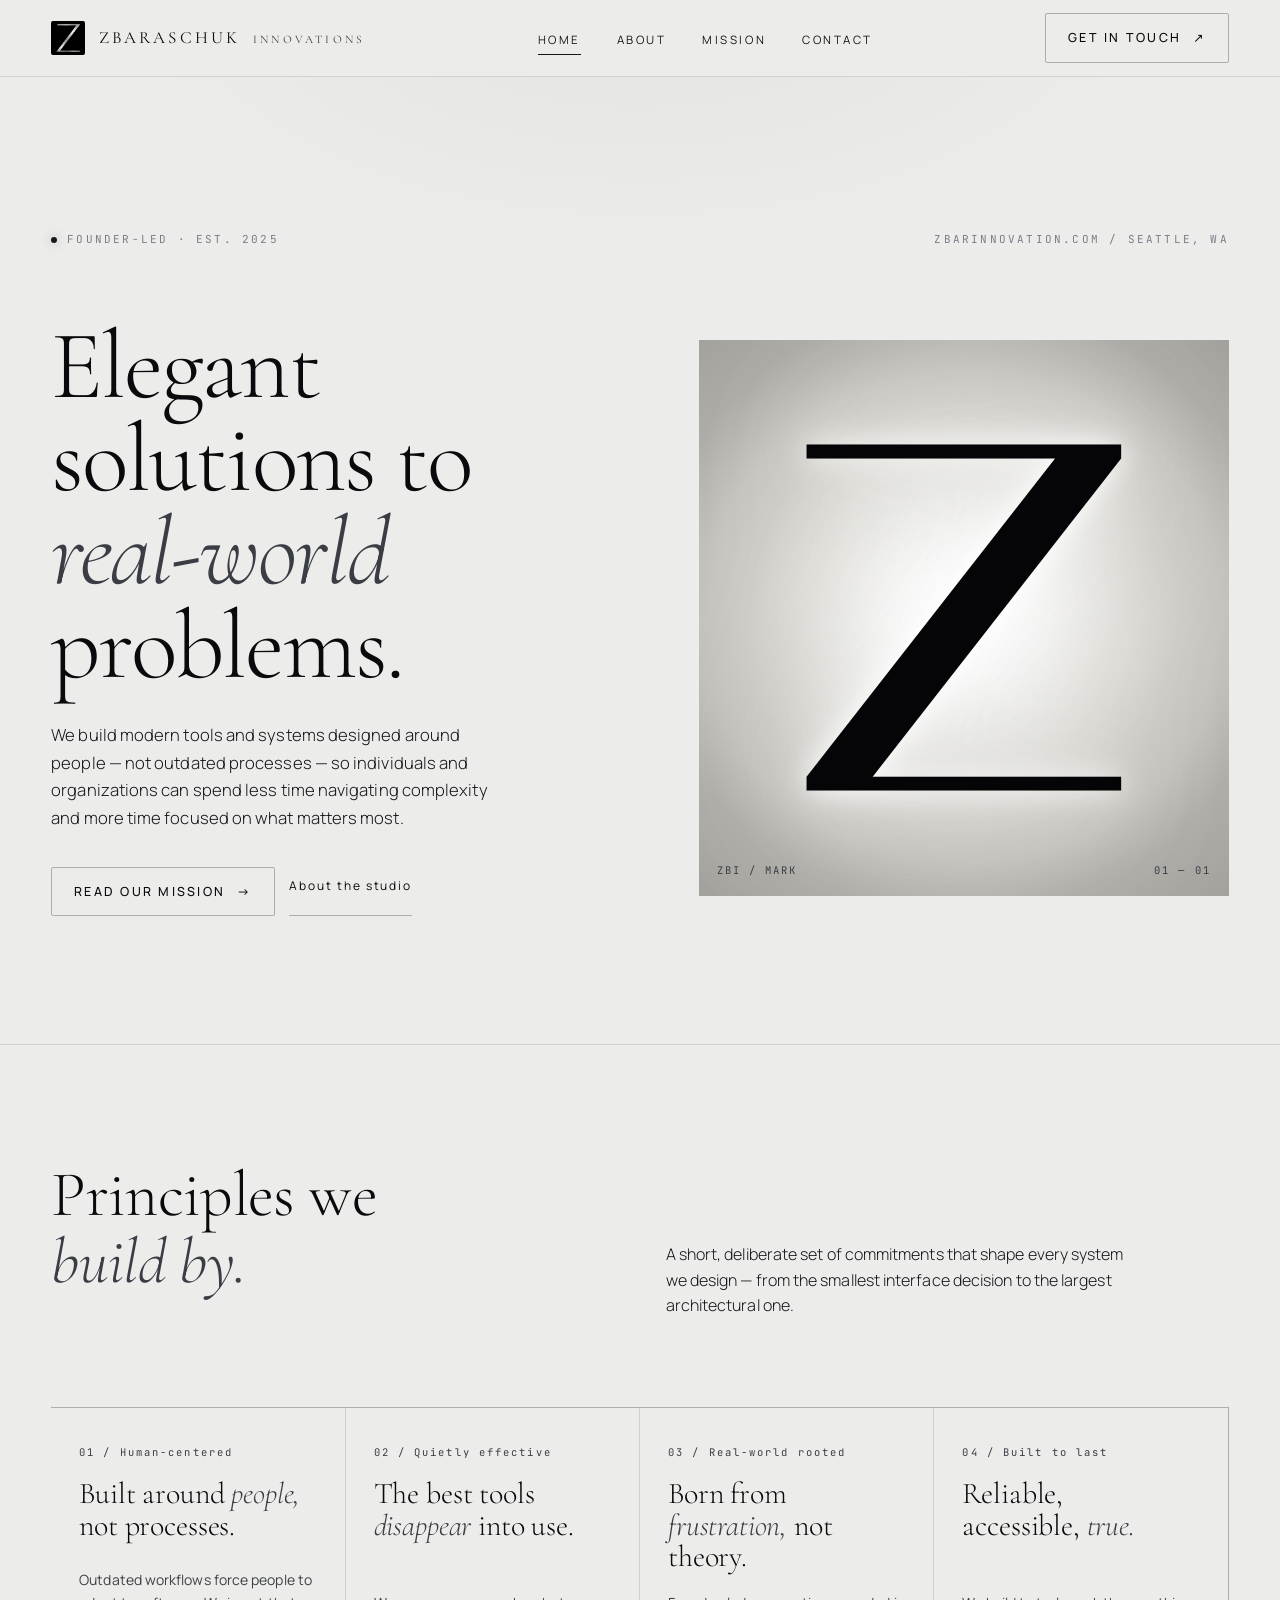
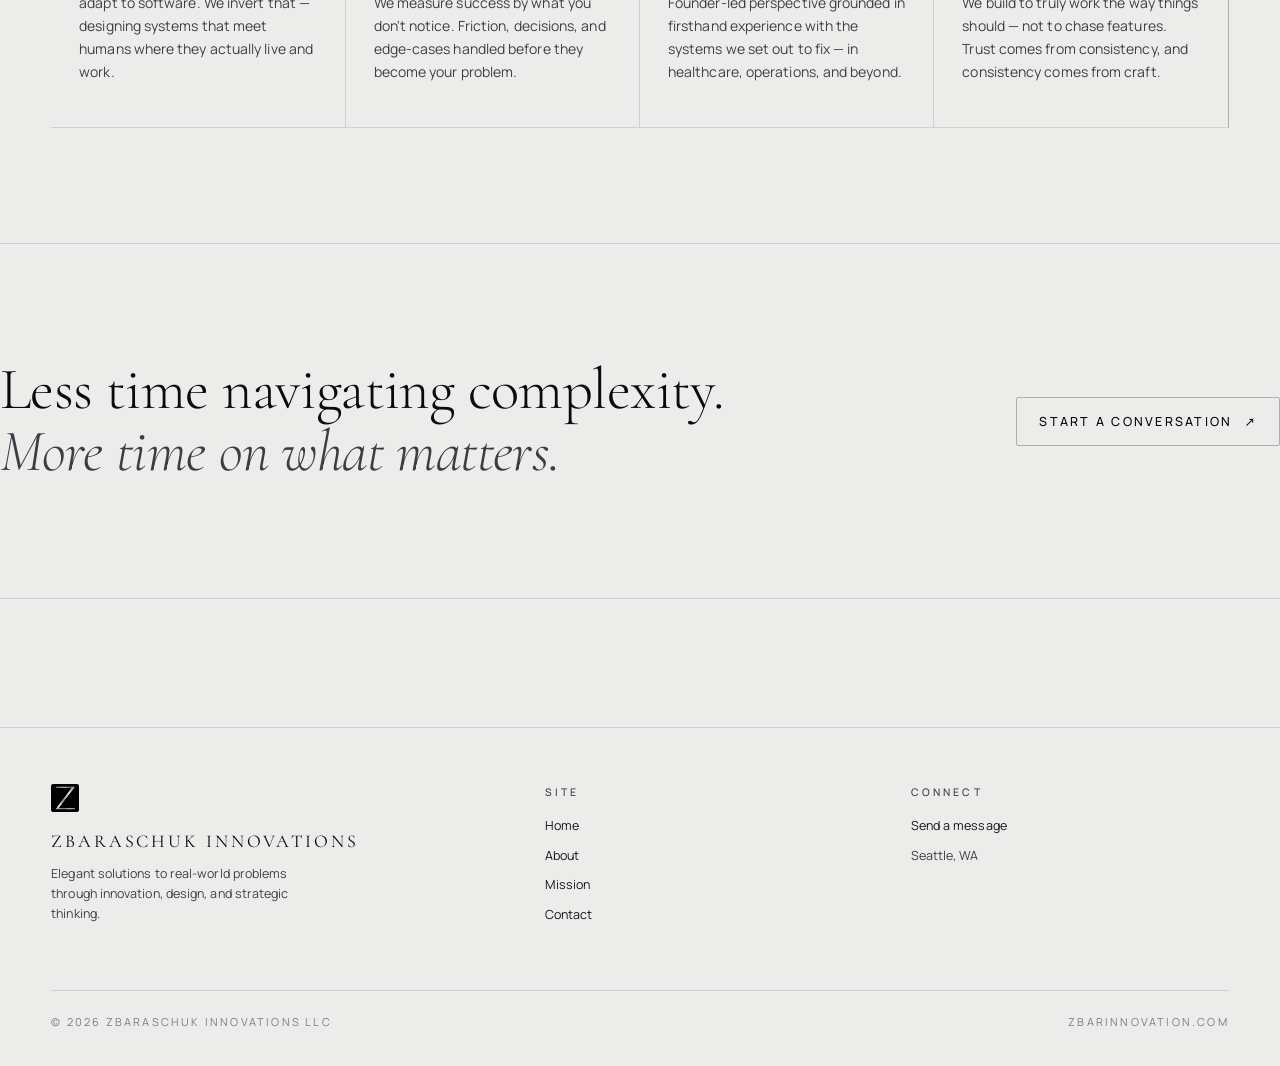
==== commit 35c7978b: "index padding for z" ====
--- a/index.html
+++ b/index.html
@@ -1,174 +1,187 @@
 <!doctype html>
 <html lang="en" data-bg="light" data-accent="pure">
+
 <head>
-<meta charset="utf-8">
-<meta name="viewport" content="width=device-width, initial-scale=1">
-<title>Zbaraschuk Innovations — Elegant solutions to real-world problems</title>
-<meta name="description" content="Zbaraschuk Innovations creates elegant solutions to real-world problems through innovation, design, and strategic thinking.">
-<link rel="icon" type="image/png" href="assets/logo-mark.png">
+  <meta charset="utf-8">
+  <meta name="viewport" content="width=device-width, initial-scale=1">
+  <title>Zbaraschuk Innovations — Elegant solutions to real-world problems</title>
+  <meta name="description"
+    content="Zbaraschuk Innovations creates elegant solutions to real-world problems through innovation, design, and strategic thinking.">
+  <link rel="icon" type="image/png" href="assets/logo-mark.png">
 
-<link rel="preconnect" href="https://fonts.googleapis.com">
-<link rel="preconnect" href="https://fonts.gstatic.com" crossorigin>
-<link href="https://fonts.googleapis.com/css2?family=Cormorant+Garamond:ital,wght@0,300;0,400;0,500;1,300;1,400&family=Italiana&family=Manrope:wght@300;400;500;600&family=JetBrains+Mono:wght@400;500&display=swap" rel="stylesheet">
+  <link rel="preconnect" href="https://fonts.googleapis.com">
+  <link rel="preconnect" href="https://fonts.gstatic.com" crossorigin>
+  <link
+    href="https://fonts.googleapis.com/css2?family=Cormorant+Garamond:ital,wght@0,300;0,400;0,500;1,300;1,400&family=Italiana&family=Manrope:wght@300;400;500;600&family=JetBrains+Mono:wght@400;500&display=swap"
+    rel="stylesheet">
 
-<link rel="stylesheet" href="styles.css">
+  <link rel="stylesheet" href="styles.css">
 </head>
+
 <body>
 
-<!-- ========================= NAV ========================= -->
-<header class="nav">
-  <div class="shell nav-inner">
-    <a href="index.html" class="nav-brand" aria-label="Zbaraschuk Innovations — home">
-      <span class="mark" aria-hidden="true"></span>
-      <span class="name">Zbaraschuk <em>Innovations</em></span>
-    </a>
-    <nav aria-label="Primary">
-      <ul class="nav-links">
-        <li><a href="index.html">Home</a></li>
-        <li><a href="about.html">About</a></li>
-        <li><a href="mission.html">Mission</a></li>
-        <li><a href="contact.html">Contact</a></li>
-      </ul>
-    </nav>
-    <div class="nav-cta">
-      <a href="contact.html" class="btn">
-        <span>Get in touch</span>
-        <span class="arr" aria-hidden="true">↗</span>
+  <!-- ========================= NAV ========================= -->
+  <header class="nav">
+    <div class="shell nav-inner">
+      <a href="index.html" class="nav-brand" aria-label="Zbaraschuk Innovations — home">
+        <span class="mark" aria-hidden="true"></span>
+        <span class="name">Zbaraschuk <em>Innovations</em></span>
       </a>
-    </div>
-  </div>
-</header>
-
-<!-- ========================= HERO ========================= -->
-<main data-hero="editorial">
-  <section class="hero">
-    <div class="shell">
-
-      <div class="hero-meta reveal">
-        <span><span class="dot"></span>Founder-led · Est. 2025</span>
-        <span>Zbarinnovation.com / Seattle, WA</span>
-      </div>
-
-      <div class="hero-editorial">
-        <div class="copy">
-          <h1 class="reveal">
-            Elegant<br>
-            solutions to<br>
-            <span class="it">real-world</span> problems.
-          </h1>
-          <p class="reveal" style="--delay:120ms">
-            We build modern tools and systems designed around people — not outdated processes — so individuals and organizations can spend less time navigating complexity and more time focused on what matters most.
-          </p>
-          <div class="ctas reveal" style="--delay:240ms">
-            <a href="mission.html" class="btn">
-              <span>Read our mission</span>
-              <span class="arr" aria-hidden="true">→</span>
-            </a>
-            <a href="about.html" class="btn-ghost">About the studio</a>
-          </div>
-        </div>
-        <div class="mark-stage reveal" style="--delay:200ms" aria-hidden="true">
-          <svg class="big-z" viewBox="0 0 1000 1100" xmlns="http://www.w3.org/2000/svg" preserveAspectRatio="xMidYMid meet" aria-hidden="true">
-            <path d="M0 0 H1000 V44 L210 1056 H1000 V1100 H0 V1056 L790 44 H0 Z"/>
-          </svg>
-          <div class="stage-tag">
-            <span>ZBI / Mark</span>
-            <span>01 — 01</span>
-          </div>
-        </div>
-      </div>
-
-    </div>
-  </section>
-
-  <!-- ========================= PRINCIPLES ========================= -->
-  <section class="principles">
-    <div class="shell">
-      <div class="principles-head">
-        <h2 class="h-section reveal">
-          Principles we<br><span style="font-style:italic;color:var(--silver-2)">build by.</span>
-        </h2>
-        <p class="reveal" style="--delay:120ms">
-          A short, deliberate set of commitments that shape every system we design — from the smallest interface decision to the largest architectural one.
-        </p>
-      </div>
-
-      <div class="principles-grid">
-        <article class="principle reveal">
-          <span class="num">01 / Human-centered</span>
-          <h3>Built around <span class="it">people,</span><br>not processes.</h3>
-          <p>Outdated workflows force people to adapt to software. We invert that — designing systems that meet humans where they actually live and work.</p>
-        </article>
-        <article class="principle reveal" style="--delay:80ms">
-          <span class="num">02 / Quietly effective</span>
-          <h3>The best tools<br><span class="it">disappear</span> into use.</h3>
-          <p>We measure success by what you don't notice. Friction, decisions, and edge-cases handled before they become your problem.</p>
-        </article>
-        <article class="principle reveal" style="--delay:160ms">
-          <span class="num">03 / Real-world rooted</span>
-          <h3>Born from<br><span class="it">frustration,</span> not theory.</h3>
-          <p>Founder-led perspective grounded in firsthand experience with the systems we set out to fix — in healthcare, operations, and beyond.</p>
-        </article>
-        <article class="principle reveal" style="--delay:240ms">
-          <span class="num">04 / Built to last</span>
-          <h3>Reliable,<br>accessible, <span class="it">true.</span></h3>
-          <p>We build to truly work the way things should — not to chase features. Trust comes from consistency, and consistency comes from craft.</p>
-        </article>
-      </div>
-    </div>
-  </section>
-
-  <!-- ========================= CTA STRIP ========================= -->
-  <section class="cta-strip">
-    <div class="shell" style="display:contents">
-      <h2 class="reveal">
-        Less time navigating complexity.<br>
-        <span class="it">More time on what matters.</span>
-      </h2>
-      <div class="right reveal" style="--delay:120ms">
-        <a href="contact.html" class="btn">
-          <span>Start a conversation</span>
-          <span class="arr">↗</span>
-        </a>
-      </div>
-    </div>
-  </section>
-
-</main>
-
-<!-- ========================= FOOTER ========================= -->
-<footer class="footer">
-  <div class="shell">
-    <div class="footer-grid">
-      <div class="footer-brand">
-        <div class="mark"></div>
-        <div class="name">Zbaraschuk Innovations</div>
-        <p>Elegant solutions to real-world problems through innovation, design, and strategic thinking.</p>
-      </div>
-      <div class="footer-col">
-        <h6>Site</h6>
-        <ul>
+      <nav aria-label="Primary">
+        <ul class="nav-links">
           <li><a href="index.html">Home</a></li>
           <li><a href="about.html">About</a></li>
           <li><a href="mission.html">Mission</a></li>
           <li><a href="contact.html">Contact</a></li>
         </ul>
-      </div>
-      <div class="footer-col">
-        <h6>Connect</h6>
-        <ul>
-          <li><a href="contact.html">Send a message</a></li>
-          <li><span style="color:var(--fg-2)">Seattle, WA</span></li>
-        </ul>
+      </nav>
+      <div class="nav-cta">
+        <a href="contact.html" class="btn">
+          <span>Get in touch</span>
+          <span class="arr" aria-hidden="true">↗</span>
+        </a>
       </div>
     </div>
-    <div class="footer-bottom">
-      <span>© 2026 Zbaraschuk Innovations LLC</span>
-      <span>zbarinnovation.com</span>
+  </header>
+
+  <!-- ========================= HERO ========================= -->
+  <main data-hero="editorial">
+    <section class="hero">
+      <div class="shell">
+
+        <div class="hero-meta reveal">
+          <span><span class="dot"></span>Founder-led · Est. 2025</span>
+          <span>Zbarinnovation.com / Seattle, WA</span>
+        </div>
+
+        <div class="hero-editorial">
+          <div class="copy">
+            <h1 class="reveal">
+              Elegant<br>
+              solutions to<br>
+              <span class="it">real-world</span> problems.
+            </h1>
+            <p class="reveal" style="--delay:120ms">
+              We build modern tools and systems designed around people — not outdated processes — so individuals and
+              organizations can spend less time navigating complexity and more time focused on what matters most.
+            </p>
+            <div class="ctas reveal" style="--delay:240ms">
+              <a href="mission.html" class="btn">
+                <span>Read our mission</span>
+                <span class="arr" aria-hidden="true">→</span>
+              </a>
+              <a href="about.html" class="btn-ghost">About the studio</a>
+            </div>
+          </div>
+          <div class="mark-stage reveal" style="--delay:200ms" aria-hidden="true">
+            <svg class="big-z" viewBox="-40 -40 1080 1180" xmlns="http://www.w3.org/2000/svg"
+              preserveAspectRatio="xMidYMid meet" overflow="visible" aria-hidden="true">
+              <path d="M0 0 H1000 V44 L210 1056 H1000 V1100 H0 V1056 L790 44 H0 Z" />
+            </svg>
+            <div class="stage-tag">
+              <span>ZBI / Mark</span>
+              <span>01 — 01</span>
+            </div>
+          </div>
+        </div>
+
+      </div>
+    </section>
+
+    <!-- ========================= PRINCIPLES ========================= -->
+    <section class="principles">
+      <div class="shell">
+        <div class="principles-head">
+          <h2 class="h-section reveal">
+            Principles we<br><span style="font-style:italic;color:var(--silver-2)">build by.</span>
+          </h2>
+          <p class="reveal" style="--delay:120ms">
+            A short, deliberate set of commitments that shape every system we design — from the smallest interface
+            decision to the largest architectural one.
+          </p>
+        </div>
+
+        <div class="principles-grid">
+          <article class="principle reveal">
+            <span class="num">01 / Human-centered</span>
+            <h3>Built around <span class="it">people,</span><br>not processes.</h3>
+            <p>Outdated workflows force people to adapt to software. We invert that — designing systems that meet humans
+              where they actually live and work.</p>
+          </article>
+          <article class="principle reveal" style="--delay:80ms">
+            <span class="num">02 / Quietly effective</span>
+            <h3>The best tools<br><span class="it">disappear</span> into use.</h3>
+            <p>We measure success by what you don't notice. Friction, decisions, and edge-cases handled before they
+              become your problem.</p>
+          </article>
+          <article class="principle reveal" style="--delay:160ms">
+            <span class="num">03 / Real-world rooted</span>
+            <h3>Born from<br><span class="it">frustration,</span> not theory.</h3>
+            <p>Founder-led perspective grounded in firsthand experience with the systems we set out to fix — in
+              healthcare, operations, and beyond.</p>
+          </article>
+          <article class="principle reveal" style="--delay:240ms">
+            <span class="num">04 / Built to last</span>
+            <h3>Reliable,<br>accessible, <span class="it">true.</span></h3>
+            <p>We build to truly work the way things should — not to chase features. Trust comes from consistency, and
+              consistency comes from craft.</p>
+          </article>
+        </div>
+      </div>
+    </section>
+
+    <!-- ========================= CTA STRIP ========================= -->
+    <section class="cta-strip">
+      <div class="shell" style="display:contents">
+        <h2 class="reveal">
+          Less time navigating complexity.<br>
+          <span class="it">More time on what matters.</span>
+        </h2>
+        <div class="right reveal" style="--delay:120ms">
+          <a href="contact.html" class="btn">
+            <span>Start a conversation</span>
+            <span class="arr">↗</span>
+          </a>
+        </div>
+      </div>
+    </section>
+
+  </main>
+
+  <!-- ========================= FOOTER ========================= -->
+  <footer class="footer">
+    <div class="shell">
+      <div class="footer-grid">
+        <div class="footer-brand">
+          <div class="mark"></div>
+          <div class="name">Zbaraschuk Innovations</div>
+          <p>Elegant solutions to real-world problems through innovation, design, and strategic thinking.</p>
+        </div>
+        <div class="footer-col">
+          <h6>Site</h6>
+          <ul>
+            <li><a href="index.html">Home</a></li>
+            <li><a href="about.html">About</a></li>
+            <li><a href="mission.html">Mission</a></li>
+            <li><a href="contact.html">Contact</a></li>
+          </ul>
+        </div>
+        <div class="footer-col">
+          <h6>Connect</h6>
+          <ul>
+            <li><a href="contact.html">Send a message</a></li>
+            <li><span style="color:var(--fg-2)">Seattle, WA</span></li>
+          </ul>
+        </div>
+      </div>
+      <div class="footer-bottom">
+        <span>© 2026 Zbaraschuk Innovations LLC</span>
+        <span>zbarinnovation.com</span>
+      </div>
     </div>
-  </div>
-</footer>
+  </footer>
 
-<script src="site.js"></script>
+  <script src="site.js"></script>
 </body>
-</html>
+
+</html>
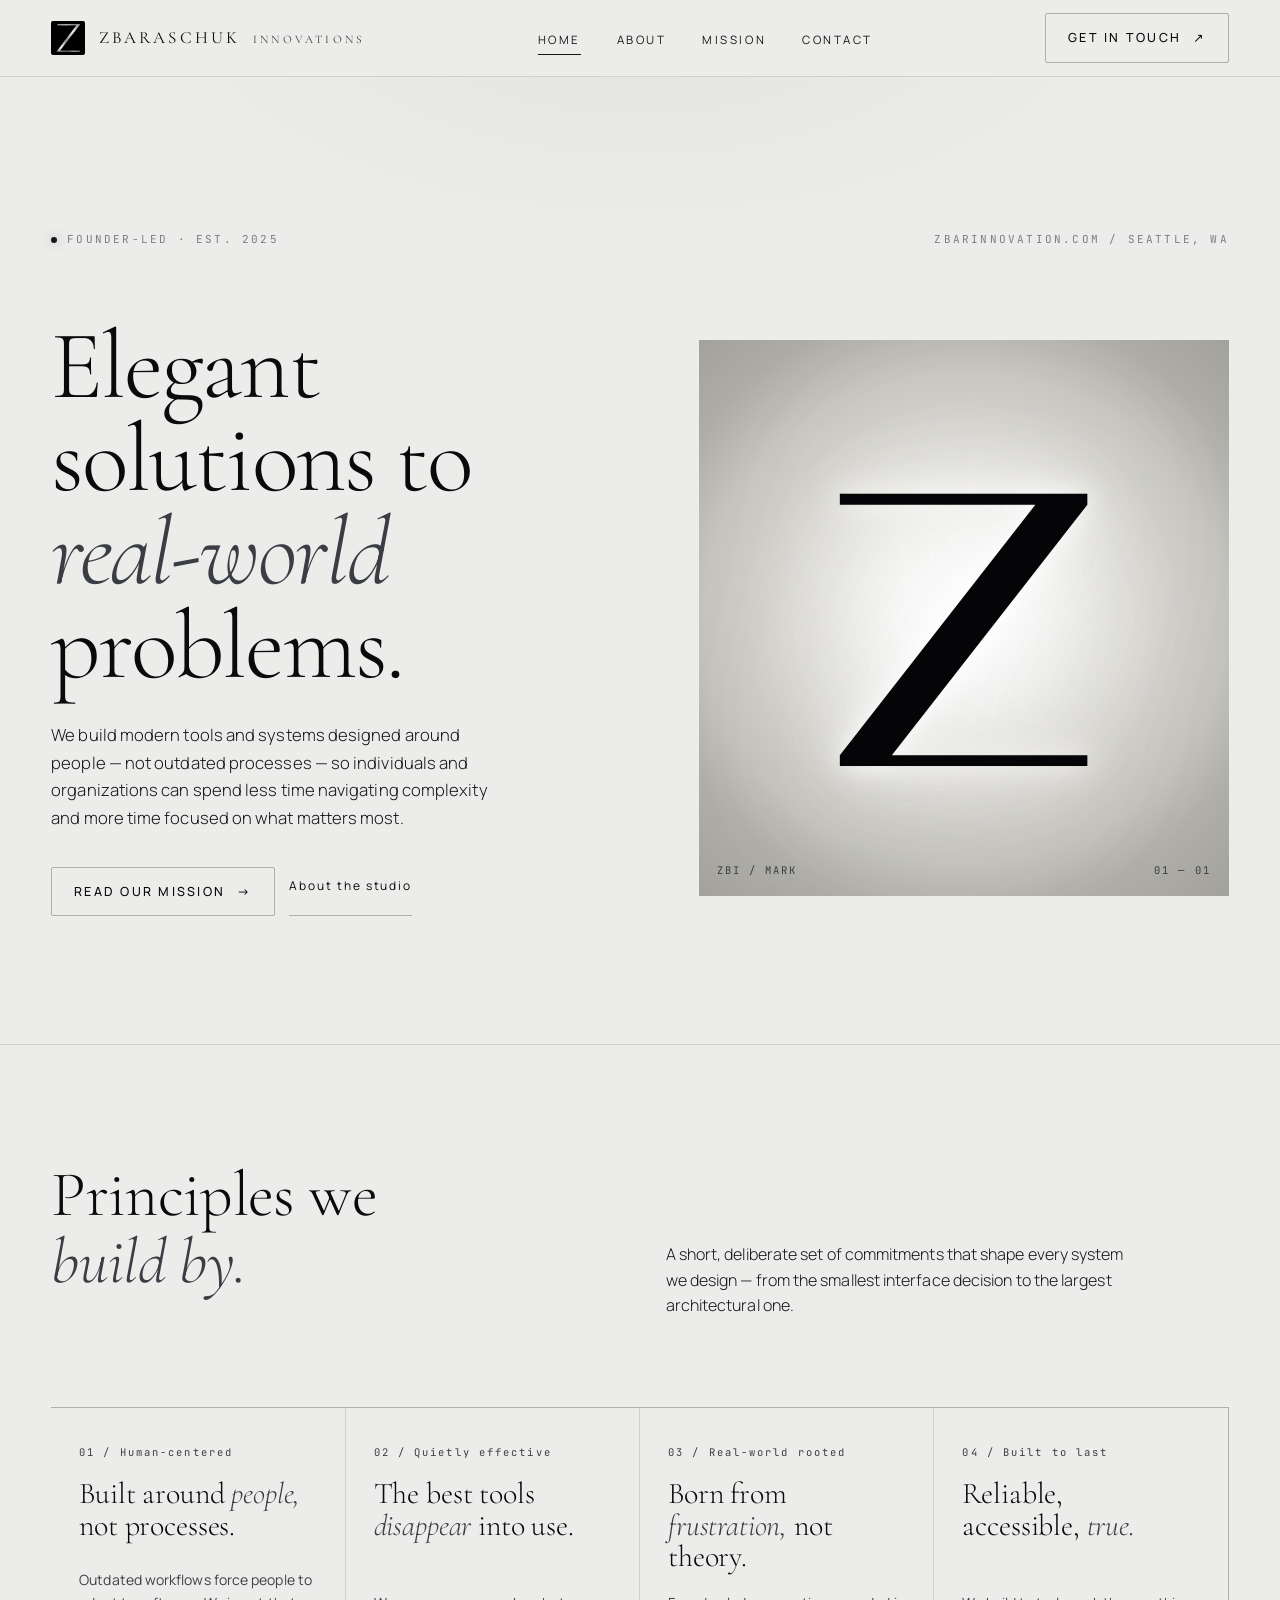
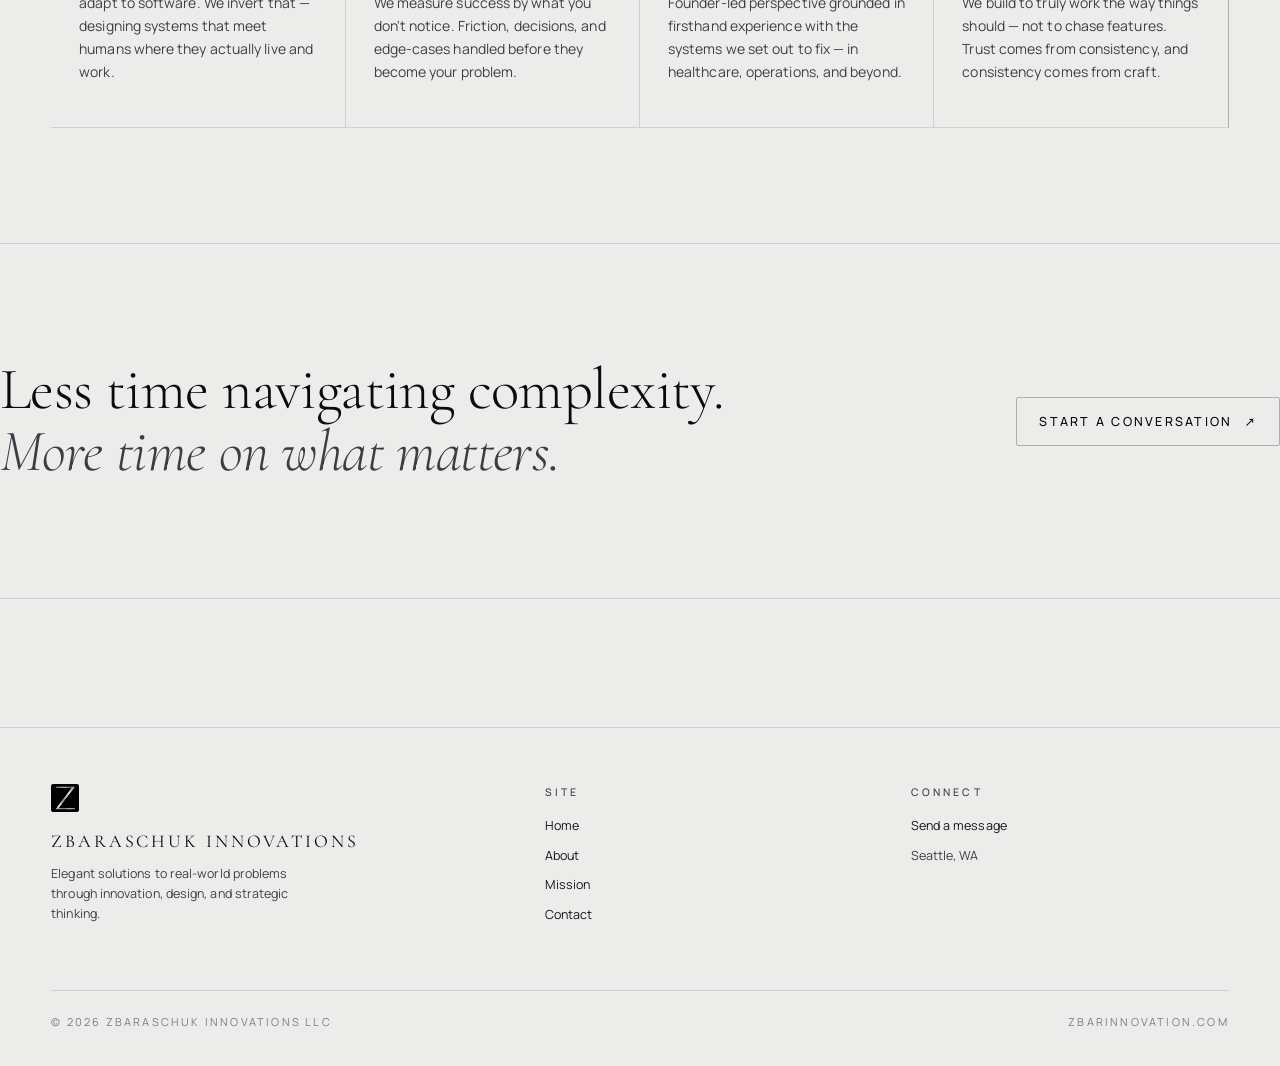
==== commit 19253a52: "Fixing viewbox" ====
--- a/index.html
+++ b/index.html
@@ -74,7 +74,7 @@
             </div>
           </div>
           <div class="mark-stage reveal" style="--delay:200ms" aria-hidden="true">
-            <svg class="big-z" viewBox="-40 -40 1080 1180" xmlns="http://www.w3.org/2000/svg"
+            <svg class="big-z" viewBox="-250 -250 1500 1500" xmlns="http://www.w3.org/2000/svg"
               preserveAspectRatio="xMidYMid meet" overflow="visible" aria-hidden="true">
               <path d="M0 0 H1000 V44 L210 1056 H1000 V1100 H0 V1056 L790 44 H0 Z" />
             </svg>
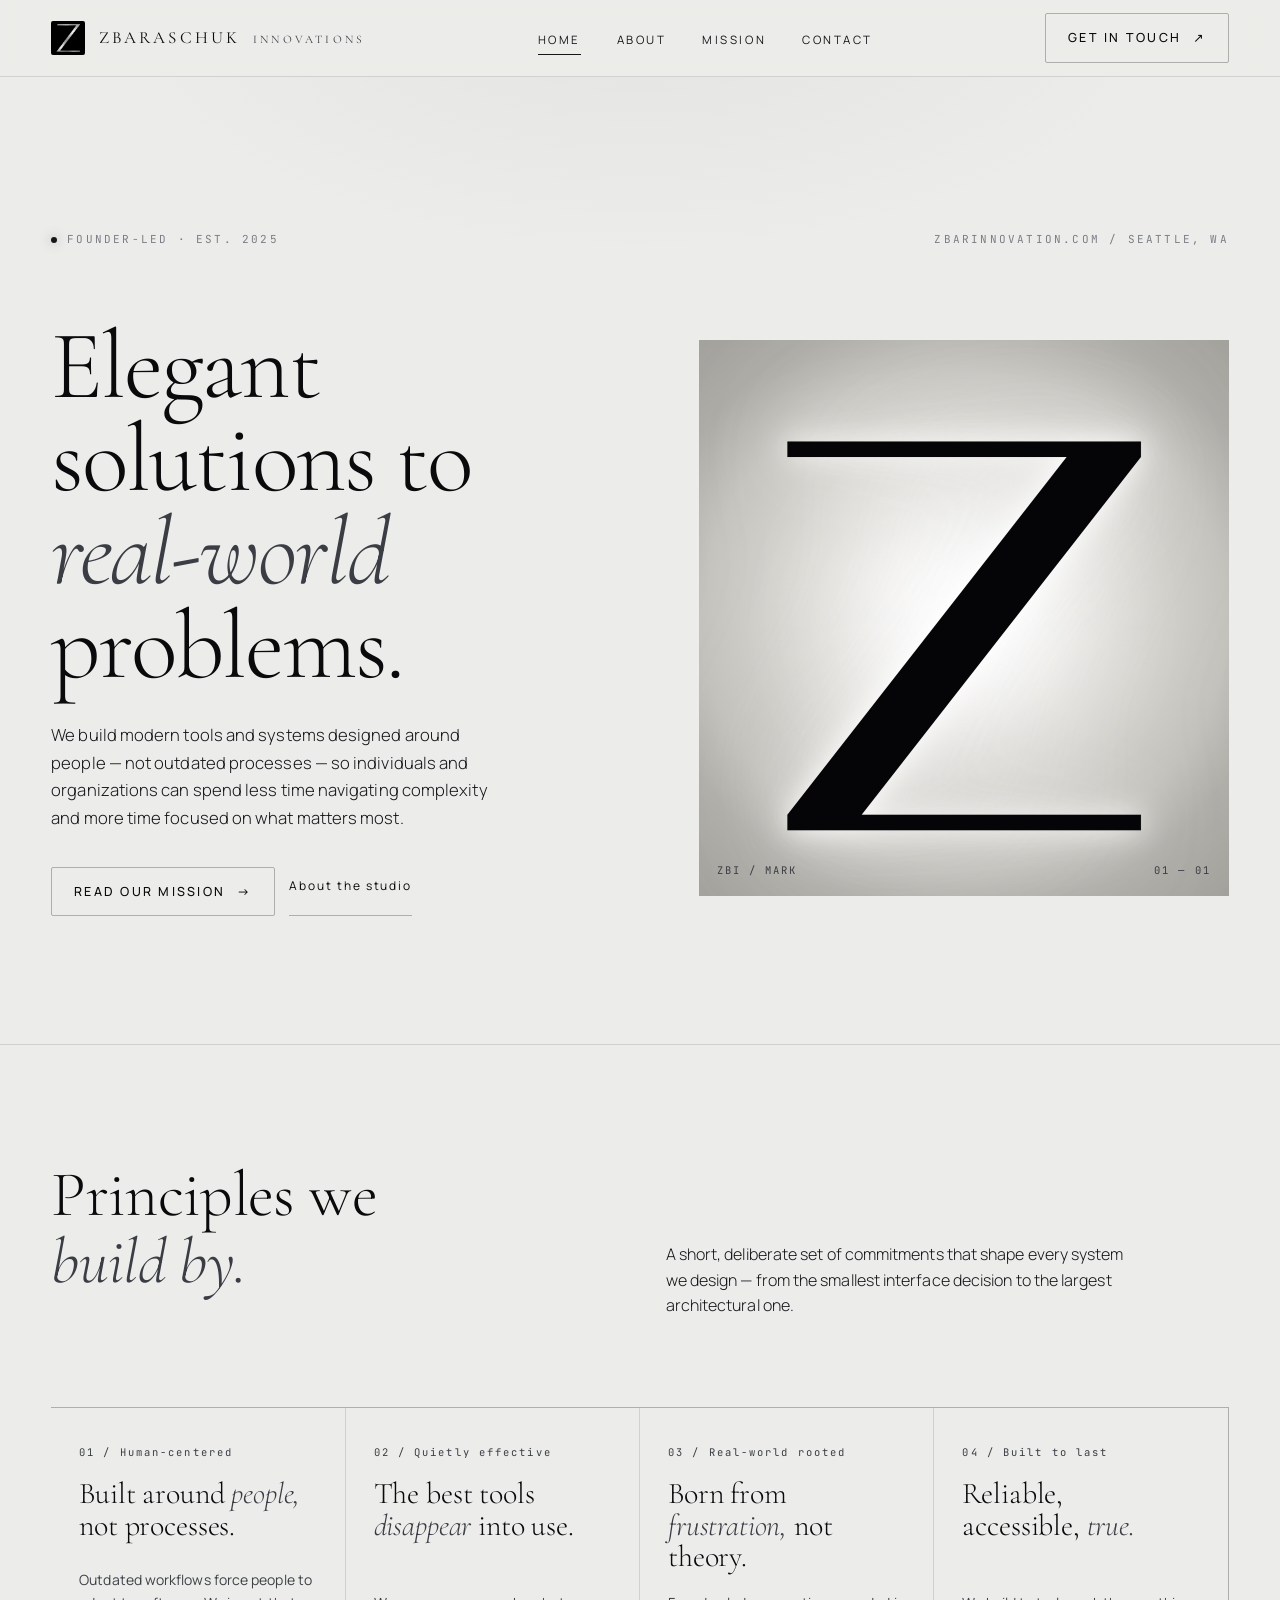
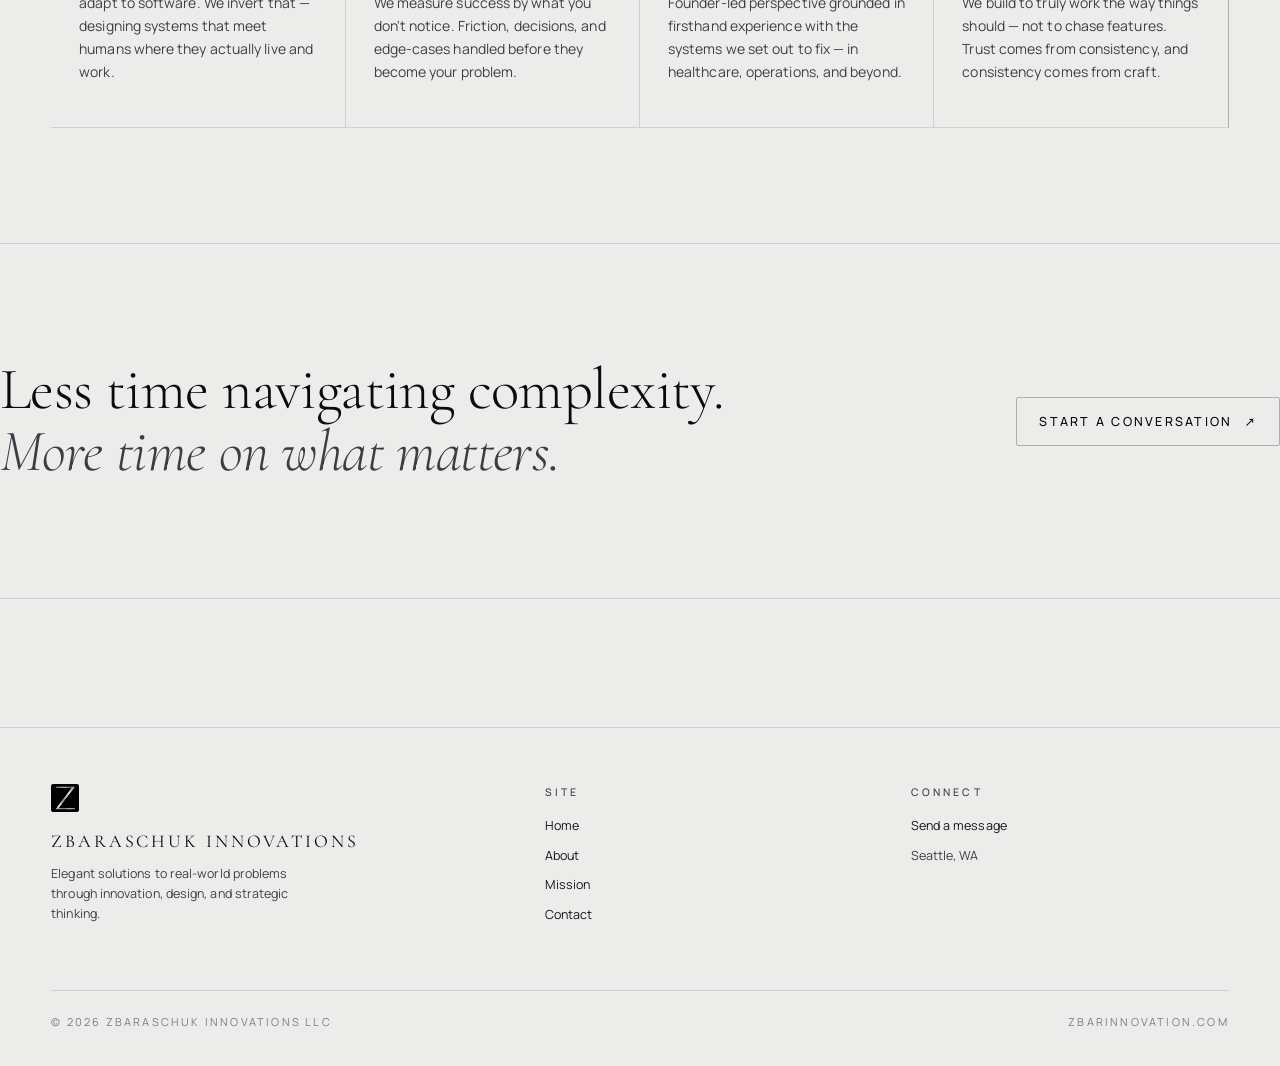
==== commit 69210b4e: "Fixing menu" ====
--- a/index.html
+++ b/index.html
@@ -27,7 +27,7 @@
         <span class="mark" aria-hidden="true"></span>
         <span class="name">Zbaraschuk <em>Innovations</em></span>
       </a>
-      <nav aria-label="Primary">
+      <nav aria-label="Primary" id="primary-nav">
         <ul class="nav-links">
           <li><a href="index.html">Home</a></li>
           <li><a href="about.html">About</a></li>
@@ -41,6 +41,9 @@
           <span class="arr" aria-hidden="true">↗</span>
         </a>
       </div>
+      <button class="nav-toggle" type="button" aria-label="Open menu" aria-expanded="false" aria-controls="primary-nav">
+        <span></span><span></span><span></span>
+      </button>
     </div>
   </header>
 
@@ -181,7 +184,7 @@
     </div>
   </footer>
 
-  <script src="site.js"></script>
+  <script src="site.js?v=2"></script>
 </body>
 
 </html>
--- a/styles.css
+++ b/styles.css
@@ -9,24 +9,27 @@
   --bg-1: #111114;
   --bg-2: #17181c;
   --bg-3: #1f2025;
-  --line:  rgba(216, 218, 223, 0.08);
+  --line: rgba(216, 218, 223, 0.08);
   --line-strong: rgba(216, 218, 223, 0.18);
 
   /* Foreground */
-  --fg-0:  #f4f5f7;
-  --fg-1:  #c8cad0;
-  --fg-2:  #8a8d95;
-  --fg-3:  #5a5d65;
+  --fg-0: #f4f5f7;
+  --fg-1: #c8cad0;
+  --fg-2: #8a8d95;
+  --fg-3: #5a5d65;
 
   /* Accent (silver) — overridden by Tweaks */
-  --silver-1: #e6e8ec;       /* highlight */
-  --silver-2: #b9bdc6;       /* mid */
-  --silver-3: #6f7480;       /* shadow */
+  --silver-1: #e6e8ec;
+  /* highlight */
+  --silver-2: #b9bdc6;
+  /* mid */
+  --silver-3: #6f7480;
+  /* shadow */
 
   /* Type */
   --font-display: "Cormorant Garamond", "Bodoni Moda", "Times New Roman", serif;
-  --font-sans:    "Manrope", "Helvetica Neue", system-ui, sans-serif;
-  --font-mono:    "JetBrains Mono", "SF Mono", ui-monospace, monospace;
+  --font-sans: "Manrope", "Helvetica Neue", system-ui, sans-serif;
+  --font-mono: "JetBrains Mono", "SF Mono", ui-monospace, monospace;
 
   /* Rhythm */
   --r-1: 4px;
@@ -37,44 +40,121 @@
   --shell-max: 1320px;
   --gutter: clamp(20px, 4vw, 56px);
 
-  --ease: cubic-bezier(.2,.7,.2,1);
+  --ease: cubic-bezier(.2, .7, .2, 1);
 }
 
 /* ----- Background-tone variants applied via [data-bg] on <html> ----- */
-html[data-bg="true"]     { --bg-0:#050507; --bg-1:#0a0a0c; --bg-2:#101013; --bg-3:#191a1f; }
-html[data-bg="charcoal"] { --bg-0:#15161a; --bg-1:#1b1c20; --bg-2:#212329; --bg-3:#2a2c33; }
+html[data-bg="true"] {
+  --bg-0: #050507;
+  --bg-1: #0a0a0c;
+  --bg-2: #101013;
+  --bg-3: #191a1f;
+}
+
+html[data-bg="charcoal"] {
+  --bg-0: #15161a;
+  --bg-1: #1b1c20;
+  --bg-2: #212329;
+  --bg-3: #2a2c33;
+}
+
 html[data-bg="light"] {
-  --bg-0:#ececea; --bg-1:#f1f1ee; --bg-2:#f6f5f1; --bg-3:#e2e2df;
-  --fg-0:#0a0a0c; --fg-1:#15161a; --fg-2:#3d4047; --fg-3:#7a7d85;
-  --line: rgba(15,15,20,0.12);
-  --line-strong: rgba(15,15,20,0.28);
+  --bg-0: #ececea;
+  --bg-1: #f1f1ee;
+  --bg-2: #f6f5f1;
+  --bg-3: #e2e2df;
+  --fg-0: #0a0a0c;
+  --fg-1: #15161a;
+  --fg-2: #3d4047;
+  --fg-3: #7a7d85;
+  --line: rgba(15, 15, 20, 0.12);
+  --line-strong: rgba(15, 15, 20, 0.28);
 }
 
 /* ----- Accent variants (dark bg) ----- */
-html[data-accent="pure"]      { --silver-1:#eef0f4; --silver-2:#c0c4cc; --silver-3:#7a7f8a; }
-html[data-accent="platinum"]  { --silver-1:#ece6d6; --silver-2:#cabfa6; --silver-3:#857a64; }
-html[data-accent="steel"]     { --silver-1:#d6dee8; --silver-2:#a3afbd; --silver-3:#5d6773; }
+html[data-accent="pure"] {
+  --silver-1: #eef0f4;
+  --silver-2: #c0c4cc;
+  --silver-3: #7a7f8a;
+}
+
+html[data-accent="platinum"] {
+  --silver-1: #ece6d6;
+  --silver-2: #cabfa6;
+  --silver-3: #857a64;
+}
+
+html[data-accent="steel"] {
+  --silver-1: #d6dee8;
+  --silver-2: #a3afbd;
+  --silver-3: #5d6773;
+}
 
 /* ----- On light bg, silver vars must be inks (used for accent text + UI),
          not metallic highlights, or they vanish into the page ----- */
-html[data-bg="light"][data-accent="pure"]     { --silver-1:#15161a; --silver-2:#3a3d44; --silver-3:#6f7480; }
-html[data-bg="light"][data-accent="platinum"] { --silver-1:#2a230f; --silver-2:#5a4d2e; --silver-3:#857a64; }
-html[data-bg="light"][data-accent="steel"]    { --silver-1:#0e1822; --silver-2:#324352; --silver-3:#5d6773; }
+html[data-bg="light"][data-accent="pure"] {
+  --silver-1: #15161a;
+  --silver-2: #3a3d44;
+  --silver-3: #6f7480;
+}
+
+html[data-bg="light"][data-accent="platinum"] {
+  --silver-1: #2a230f;
+  --silver-2: #5a4d2e;
+  --silver-3: #857a64;
+}
+
+html[data-bg="light"][data-accent="steel"] {
+  --silver-1: #0e1822;
+  --silver-2: #324352;
+  --silver-3: #5d6773;
+}
 
 /* On light bg, things that flip silver-1 (now dark) into a fill need their
    foreground inverted so text on the fill stays readable. */
-html[data-bg="light"] .btn:hover           { color: #f6f5f1; }
-html[data-bg="light"] .form .submit-btn    { color: #f6f5f1; }
-html[data-bg="light"] .nav-links a[aria-current="page"]::after { background: var(--silver-1); }
-html[data-bg="light"] .hero-meta .dot      { background: var(--silver-1); box-shadow: 0 0 12px rgba(15,16,26,0.35); }
-html[data-bg="light"] .mini-map .pin       { background: var(--silver-1); box-shadow: 0 0 0 3px color-mix(in oklab, var(--silver-1) 22%, transparent), 0 0 18px rgba(15,16,26,0.3); }
+html[data-bg="light"] .btn:hover {
+  color: #f6f5f1;
+}
+
+html[data-bg="light"] .form .submit-btn {
+  color: #f6f5f1;
+}
+
+html[data-bg="light"] .nav-links a[aria-current="page"]::after {
+  background: var(--silver-1);
+}
+
+html[data-bg="light"] .hero-meta .dot {
+  background: var(--silver-1);
+  box-shadow: 0 0 12px rgba(15, 16, 26, 0.35);
+}
+
+html[data-bg="light"] .mini-map .pin {
+  background: var(--silver-1);
+  box-shadow: 0 0 0 3px color-mix(in oklab, var(--silver-1) 22%, transparent), 0 0 18px rgba(15, 16, 26, 0.3);
+}
 
 /* =============================================================
    Reset-ish
    ============================================================= */
-*, *::before, *::after { box-sizing: border-box; }
-html, body { margin: 0; padding: 0; }
-html { background: var(--bg-0); color: var(--fg-0); -webkit-font-smoothing: antialiased; }
+*,
+*::before,
+*::after {
+  box-sizing: border-box;
+}
+
+html,
+body {
+  margin: 0;
+  padding: 0;
+}
+
+html {
+  background: var(--bg-0);
+  color: var(--fg-0);
+  -webkit-font-smoothing: antialiased;
+}
+
 body {
   font-family: var(--font-sans);
   font-weight: 400;
@@ -86,9 +166,22 @@
   min-height: 100vh;
   overflow-x: hidden;
 }
-img, svg { display: block; max-width: 100%; }
-a { color: inherit; text-decoration: none; }
-button { font: inherit; cursor: pointer; }
+
+img,
+svg {
+  display: block;
+  max-width: 100%;
+}
+
+a {
+  color: inherit;
+  text-decoration: none;
+}
+
+button {
+  font: inherit;
+  cursor: pointer;
+}
 
 /* =============================================================
    Atoms
@@ -112,9 +205,11 @@
   align-items: center;
   gap: 14px;
 }
+
 .eyebrow::before {
   content: "";
-  width: 28px; height: 1px;
+  width: 28px;
+  height: 1px;
   background: linear-gradient(90deg, transparent, var(--silver-2));
   display: inline-block;
 }
@@ -156,29 +251,32 @@
   font-weight: 400;
   text-wrap: pretty;
 }
-.body-text p { margin: 0 0 1.1em; }
-.body-text p:last-child { margin-bottom: 0; }
+
+.body-text p {
+  margin: 0 0 1.1em;
+}
+
+.body-text p:last-child {
+  margin-bottom: 0;
+}
 
 /* Silver shimmer text — used very sparingly for hero word */
 .silver-text {
-  background-image: linear-gradient(
-    180deg,
-    var(--silver-1) 0%,
-    var(--silver-2) 38%,
-    #4a4f59 52%,
-    var(--silver-2) 64%,
-    var(--silver-1) 100%
-  );
+  background-image: linear-gradient(180deg,
+      var(--silver-1) 0%,
+      var(--silver-2) 38%,
+      #4a4f59 52%,
+      var(--silver-2) 64%,
+      var(--silver-1) 100%);
   -webkit-background-clip: text;
-          background-clip: text;
+  background-clip: text;
   color: transparent;
-  filter: drop-shadow(0 1px 0 rgba(0,0,0,0.6));
-}
+  filter: drop-shadow(0 1px 0 rgba(0, 0, 0, 0.6));
+}
+
 html[data-bg="light"] .silver-text {
-  background-image: linear-gradient(
-    180deg,
-    #6e7682 0%, #2a2d34 50%, #6e7682 100%
-  );
+  background-image: linear-gradient(180deg,
+      #6e7682 0%, #2a2d34 50%, #6e7682 100%);
   filter: none;
 }
 
@@ -209,16 +307,21 @@
   transition: background .35s var(--ease), color .35s var(--ease), border-color .35s var(--ease), transform .35s var(--ease);
   position: relative;
 }
+
 .btn:hover {
   background: var(--silver-1);
   color: #0a0a0c;
   border-color: var(--silver-1);
 }
+
 .btn .arr {
   display: inline-block;
   transition: transform .35s var(--ease);
 }
-.btn:hover .arr { transform: translateX(4px); }
+
+.btn:hover .arr {
+  transform: translateX(4px);
+}
 
 .btn-ghost {
   padding: 10px 0;
@@ -230,7 +333,12 @@
   letter-spacing: 0.16em;
   font-size: 12px;
 }
-.btn-ghost:hover { background: transparent; color: var(--silver-1); border-color: var(--silver-1); }
+
+.btn-ghost:hover {
+  background: transparent;
+  color: var(--silver-1);
+  border-color: var(--silver-1);
+}
 
 /* =============================================================
    Nav
@@ -244,17 +352,20 @@
   background: color-mix(in oklab, var(--bg-0) 78%, transparent);
   border-bottom: 1px solid var(--line);
 }
+
 .nav-inner {
   display: flex;
   align-items: center;
   justify-content: space-between;
   height: 76px;
 }
+
 .nav-brand {
   display: inline-flex;
   align-items: center;
   gap: 14px;
 }
+
 .nav-brand .mark {
   width: 34px;
   height: 34px;
@@ -265,6 +376,7 @@
   background-color: #000;
   filter: contrast(1.05);
 }
+
 .nav-brand .name {
   font-family: var(--font-display);
   font-size: 17px;
@@ -273,6 +385,7 @@
   text-transform: uppercase;
   color: var(--fg-0);
 }
+
 .nav-brand .name em {
   font-style: normal;
   color: var(--silver-2);
@@ -286,8 +399,10 @@
   align-items: center;
   gap: 36px;
   list-style: none;
-  margin: 0; padding: 0;
-}
+  margin: 0;
+  padding: 0;
+}
+
 .nav-links a {
   font-size: 11.5px;
   letter-spacing: 0.22em;
@@ -297,27 +412,154 @@
   position: relative;
   transition: color .25s var(--ease);
 }
+
 .nav-links a::after {
   content: "";
   position: absolute;
-  left: 0; right: 0; bottom: -2px;
+  left: 0;
+  right: 0;
+  bottom: -2px;
   height: 1px;
   background: var(--silver-1);
   transform: scaleX(0);
   transform-origin: left;
   transition: transform .35s var(--ease);
 }
-.nav-links a:hover { color: var(--fg-0); }
-.nav-links a:hover::after { transform: scaleX(1); }
-.nav-links a[aria-current="page"] { color: var(--silver-1); }
-.nav-links a[aria-current="page"]::after { transform: scaleX(1); }
-
-.nav-cta { display: inline-flex; align-items: center; gap: 10px; }
-
-@media (max-width: 760px) {
-  .nav-inner { height: 64px; }
-  .nav-links { display: none; }
-  .nav-brand .name em { display: none; }
+
+.nav-links a:hover {
+  color: var(--fg-0);
+}
+
+.nav-links a:hover::after {
+  transform: scaleX(1);
+}
+
+.nav-links a[aria-current="page"] {
+  color: var(--silver-1);
+}
+
+.nav-links a[aria-current="page"]::after {
+  transform: scaleX(1);
+}
+
+.nav-cta {
+  display: inline-flex;
+  align-items: center;
+  gap: 10px;
+}
+
+.nav-cta .btn {
+  white-space: nowrap;
+}
+
+.nav-toggle {
+  display: none;
+  background: none;
+  border: 0;
+  padding: 8px;
+  margin: 0;
+  cursor: pointer;
+  width: 40px;
+  height: 40px;
+  position: relative;
+  z-index: 2;
+}
+
+.nav-toggle span {
+  display: block;
+  width: 22px;
+  height: 1.5px;
+  margin: 5px auto;
+  background: var(--fg-0);
+  transition: transform .3s var(--ease), opacity .25s var(--ease);
+}
+
+.nav[data-nav-open] .nav-toggle span:nth-child(1) {
+  transform: translateY(6.5px) rotate(45deg);
+}
+
+.nav[data-nav-open] .nav-toggle span:nth-child(2) {
+  opacity: 0;
+}
+
+.nav[data-nav-open] .nav-toggle span:nth-child(3) {
+  transform: translateY(-6.5px) rotate(-45deg);
+}
+
+@media (max-width: 960px) {
+  .nav-links {
+    gap: 22px;
+  }
+
+  .nav-cta .btn {
+    padding: 10px 14px;
+    font-size: 10.5px;
+    letter-spacing: 0.14em;
+    gap: 8px;
+  }
+}
+
+@media (max-width: 850px) {
+  .nav-inner {
+    height: 64px;
+  }
+
+  .nav-toggle {
+    display: block;
+  }
+
+  .nav-cta {
+    display: none;
+  }
+
+  .nav-brand .name em {
+    display: none;
+  }
+
+  #primary-nav {
+    position: absolute;
+    top: 100%;
+    left: 0;
+    right: 0;
+    background: color-mix(in oklab, var(--bg-0) 96%, transparent);
+    backdrop-filter: blur(18px) saturate(140%);
+    -webkit-backdrop-filter: blur(18px) saturate(140%);
+    border-bottom: 1px solid var(--line-strong);
+    max-height: 0;
+    overflow: hidden;
+    transition: max-height .35s var(--ease);
+  }
+
+  .nav[data-nav-open] #primary-nav {
+    max-height: 70vh;
+  }
+
+  .nav-links {
+    display: flex;
+    flex-direction: column;
+    align-items: stretch;
+    gap: 0;
+    padding: 8px var(--gutter) 24px;
+  }
+
+  .nav-links li {
+    border-bottom: 1px solid var(--line);
+  }
+
+  .nav-links li:last-child {
+    border-bottom: 0;
+  }
+
+  .nav-links a {
+    display: block;
+    padding: 18px 0;
+    font-size: 13px;
+    letter-spacing: 0.24em;
+  }
+
+  .nav-links a::after {
+    display: none;
+  }
 }
 
 /* =============================================================
@@ -330,14 +572,17 @@
   color: var(--fg-2);
   font-size: 12.5px;
 }
+
 .footer-grid {
   display: grid;
   grid-template-columns: 1.4fr 1fr 1fr;
   gap: 48px;
   align-items: start;
 }
+
 .footer-brand .mark {
-  width: 28px; height: 28px;
+  width: 28px;
+  height: 28px;
   background-image: url("assets/logo-mark.png");
   background-size: 150%;
   background-position: center;
@@ -345,6 +590,7 @@
   border-radius: 2px;
   margin-bottom: 16px;
 }
+
 .footer-brand .name {
   font-family: var(--font-display);
   font-size: 18px;
@@ -353,7 +599,12 @@
   color: var(--fg-0);
   margin-bottom: 8px;
 }
-.footer-brand p { margin: 0; max-width: 32ch; line-height: 1.6; }
+
+.footer-brand p {
+  margin: 0;
+  max-width: 32ch;
+  line-height: 1.6;
+}
 
 .footer-col h6 {
   font-size: 10.5px;
@@ -363,10 +614,25 @@
   color: var(--silver-2);
   margin: 0 0 16px;
 }
-.footer-col ul { list-style: none; margin: 0; padding: 0; }
-.footer-col li { margin-bottom: 10px; }
-.footer-col a { color: var(--fg-1); transition: color .25s var(--ease); }
-.footer-col a:hover { color: var(--silver-1); }
+
+.footer-col ul {
+  list-style: none;
+  margin: 0;
+  padding: 0;
+}
+
+.footer-col li {
+  margin-bottom: 10px;
+}
+
+.footer-col a {
+  color: var(--fg-1);
+  transition: color .25s var(--ease);
+}
+
+.footer-col a:hover {
+  color: var(--silver-1);
+}
 
 .footer-bottom {
   margin-top: 56px;
@@ -382,8 +648,16 @@
 }
 
 @media (max-width: 760px) {
-  .footer-grid { grid-template-columns: 1fr; gap: 36px; }
-  .footer-bottom { flex-direction: column; gap: 14px; align-items: flex-start; }
+  .footer-grid {
+    grid-template-columns: 1fr;
+    gap: 36px;
+  }
+
+  .footer-bottom {
+    flex-direction: column;
+    gap: 14px;
+    align-items: flex-start;
+  }
 }
 
 /* =============================================================
@@ -395,10 +669,18 @@
   transition: opacity .9s var(--ease), transform .9s var(--ease);
   transition-delay: var(--delay, 0ms);
 }
-.reveal.in { opacity: 1; transform: translateY(0); }
+
+.reveal.in {
+  opacity: 1;
+  transform: translateY(0);
+}
 
 @media (prefers-reduced-motion: reduce) {
-  .reveal { opacity: 1; transform: none; transition: none; }
+  .reveal {
+    opacity: 1;
+    transform: none;
+    transition: none;
+  }
 }
 
 /* =============================================================
@@ -409,20 +691,28 @@
   padding-block: clamp(80px, 12vw, 160px) clamp(80px, 10vw, 130px);
   overflow: hidden;
 }
-.hero::before { /* subtle ambient sheen */
+
+.hero::before {
+  /* subtle ambient sheen */
   content: "";
-  position: absolute; inset: -10%;
+  position: absolute;
+  inset: -10%;
   background:
-    radial-gradient(ellipse 60% 40% at 50% 0%, rgba(255,255,255,0.05), transparent 60%),
-    radial-gradient(ellipse 70% 50% at 80% 80%, rgba(255,255,255,0.025), transparent 60%);
+    radial-gradient(ellipse 60% 40% at 50% 0%, rgba(255, 255, 255, 0.05), transparent 60%),
+    radial-gradient(ellipse 70% 50% at 80% 80%, rgba(255, 255, 255, 0.025), transparent 60%);
   pointer-events: none;
   z-index: 0;
 }
+
 html[data-bg="light"] .hero::before {
   background:
-    radial-gradient(ellipse 60% 40% at 50% 0%, rgba(0,0,0,0.04), transparent 60%);
-}
-.hero > * { position: relative; z-index: 1; }
+    radial-gradient(ellipse 60% 40% at 50% 0%, rgba(0, 0, 0, 0.04), transparent 60%);
+}
+
+.hero>* {
+  position: relative;
+  z-index: 1;
+}
 
 /* index meta numerals */
 .hero-meta {
@@ -436,8 +726,10 @@
   text-transform: uppercase;
   margin-bottom: clamp(40px, 6vw, 72px);
 }
+
 .hero-meta .dot {
-  width: 6px; height: 6px;
+  width: 6px;
+  height: 6px;
   border-radius: 50%;
   background: var(--silver-1);
   box-shadow: 0 0 12px var(--silver-1);
@@ -446,9 +738,19 @@
   vertical-align: middle;
   animation: pulse 2.4s var(--ease) infinite;
 }
+
 @keyframes pulse {
-  0%,100% { opacity: 0.55; transform: scale(1); }
-  50%     { opacity: 1; transform: scale(1.25); }
+
+  0%,
+  100% {
+    opacity: 0.55;
+    transform: scale(1);
+  }
+
+  50% {
+    opacity: 1;
+    transform: scale(1.25);
+  }
 }
 
 /* ----- Variant A: editorial (default) ----- */
@@ -458,6 +760,7 @@
   gap: clamp(32px, 5vw, 72px);
   align-items: center;
 }
+
 .hero-editorial .copy h1 {
   font-family: var(--font-display);
   font-size: clamp(48px, 7.6vw, 116px);
@@ -466,7 +769,13 @@
   letter-spacing: -0.02em;
   margin: 0 0 28px;
 }
-.hero-editorial .copy h1 .it { font-style: italic; font-weight: 300; color: var(--silver-2); }
+
+.hero-editorial .copy h1 .it {
+  font-style: italic;
+  font-weight: 300;
+  color: var(--silver-2);
+}
+
 .hero-editorial .copy p {
   font-size: clamp(15px, 1.3vw, 18px);
   line-height: 1.65;
@@ -475,107 +784,132 @@
   margin: 0 0 36px;
   font-weight: 300;
 }
-.hero-editorial .copy .ctas { display: inline-flex; gap: 14px; flex-wrap: wrap; }
+
+.hero-editorial .copy .ctas {
+  display: inline-flex;
+  gap: 14px;
+  flex-wrap: wrap;
+}
 
 .hero-editorial .mark-stage {
   position: relative;
   aspect-ratio: 1 / 1.05;
   border: 0;
-  background: radial-gradient(
-    ellipse 60% 55% at 50% 48%,
-    color-mix(in oklab, var(--silver-1) 22%, var(--bg-0)) 0%,
-    color-mix(in oklab, var(--silver-1) 8%,  var(--bg-0)) 22%,
-    var(--bg-0) 55%,
-    #000 100%
-  );
+  background: radial-gradient(ellipse 60% 55% at 50% 48%,
+      color-mix(in oklab, var(--silver-1) 22%, var(--bg-0)) 0%,
+      color-mix(in oklab, var(--silver-1) 8%, var(--bg-0)) 22%,
+      var(--bg-0) 55%,
+      #000 100%);
   display: grid;
   place-items: center;
   overflow: hidden;
 }
+
 html[data-bg="light"] .hero-editorial .mark-stage {
-  background: radial-gradient(
-    ellipse 60% 55% at 50% 48%,
-    #ffffff 0%,
-    #f1f0ec 22%,
-    #d4d2cc 60%,
-    #b8b6b0 100%
-  );
-}
+  background: radial-gradient(ellipse 60% 55% at 50% 48%,
+      #ffffff 0%,
+      #f1f0ec 22%,
+      #d4d2cc 60%,
+      #b8b6b0 100%);
+}
+
 .hero-editorial .mark-stage::before,
 .hero-editorial .mark-stage::after {
   content: "";
   position: absolute;
   pointer-events: none;
 }
+
 .hero-editorial .mark-stage::before {
   /* soft corona behind the Z — light source from behind */
   inset: 6%;
   background:
     radial-gradient(circle at 50% 50%,
-      rgba(255,255,255,0.55) 0%,
-      rgba(216,218,223,0.30) 14%,
-      rgba(216,218,223,0.12) 32%,
+      rgba(255, 255, 255, 0.55) 0%,
+      rgba(216, 218, 223, 0.30) 14%,
+      rgba(216, 218, 223, 0.12) 32%,
       transparent 60%);
   filter: blur(18px);
   z-index: 1;
   animation: backlightPulse 6s ease-in-out infinite;
 }
+
 html[data-bg="light"] .hero-editorial .mark-stage::before {
   background:
     radial-gradient(circle at 50% 50%,
-      rgba(255,255,255,0.95) 0%,
-      rgba(255,255,255,0.55) 18%,
-      rgba(255,255,255,0.18) 38%,
+      rgba(255, 255, 255, 0.95) 0%,
+      rgba(255, 255, 255, 0.55) 18%,
+      rgba(255, 255, 255, 0.18) 38%,
       transparent 65%);
 }
+
 .hero-editorial .mark-stage::after {
   /* faint vignette to deepen the periphery */
   inset: 0;
-  background: radial-gradient(ellipse 90% 80% at 50% 50%, transparent 50%, rgba(0,0,0,0.55) 100%);
+  background: radial-gradient(ellipse 90% 80% at 50% 50%, transparent 50%, rgba(0, 0, 0, 0.55) 100%);
   z-index: 0;
 }
+
 html[data-bg="light"] .hero-editorial .mark-stage::after {
-  background: radial-gradient(ellipse 90% 80% at 50% 50%, transparent 55%, rgba(0,0,0,0.18) 100%);
-}
+  background: radial-gradient(ellipse 90% 80% at 50% 50%, transparent 55%, rgba(0, 0, 0, 0.18) 100%);
+}
+
 @keyframes backlightPulse {
-  0%, 100% { opacity: 0.85; transform: scale(1); }
-  50%      { opacity: 1;    transform: scale(1.04); }
-}
+
+  0%,
+  100% {
+    opacity: 0.85;
+    transform: scale(1);
+  }
+
+  50% {
+    opacity: 1;
+    transform: scale(1.04);
+  }
+}
+
 .hero-editorial .mark-stage .big-z {
   position: relative;
   z-index: 2;
   display: block;
-  height: clamp(224px, 29vw, 434px);
+  /* height: clamp(320px, 40vw, 580px); */
   width: auto;
   /* Solid near-black silhouette, with the corona reading as light spilling around the edges. */
   fill: #030305;
-  stroke: rgba(216,218,223,0.55);
+  stroke: rgba(216, 218, 223, 0.55);
   stroke-width: 0.5;
   /* outward halo glow — light coming from behind */
   filter:
-    drop-shadow(0 0 12px rgba(255,255,255,0.45))
-    drop-shadow(0 0 36px rgba(216,218,223,0.30))
-    drop-shadow(0 0 90px rgba(216,218,223,0.18));
+    drop-shadow(0 0 12px rgba(255, 255, 255, 0.45)) drop-shadow(0 0 36px rgba(216, 218, 223, 0.30)) drop-shadow(0 0 90px rgba(216, 218, 223, 0.18));
   animation: floaty 8s ease-in-out infinite;
   user-select: none;
 }
+
 html[data-bg="light"] .hero-editorial .mark-stage .big-z {
   fill: #050507;
-  stroke: rgba(15,16,26,0.45);
+  stroke: rgba(15, 16, 26, 0.45);
   filter:
-    drop-shadow(0 0 14px rgba(255,255,255,0.95))
-    drop-shadow(0 0 36px rgba(255,255,255,0.55))
-    drop-shadow(0 0 90px rgba(216,218,223,0.35));
+    drop-shadow(0 0 14px rgba(255, 255, 255, 0.95)) drop-shadow(0 0 36px rgba(255, 255, 255, 0.55)) drop-shadow(0 0 90px rgba(216, 218, 223, 0.35));
 }
 
 /* The mark-stage is wider/landscape now to give the giant Z + cast shadow room */
 @keyframes floaty {
-  0%,100% { transform: translateY(0); }
-  50%     { transform: translateY(-8px); }
-}
+
+  0%,
+  100% {
+    transform: translateY(0);
+  }
+
+  50% {
+    transform: translateY(-8px);
+  }
+}
+
 .hero-editorial .stage-tag {
   position: absolute;
-  bottom: 18px; left: 18px; right: 18px;
+  bottom: 18px;
+  left: 18px;
+  right: 18px;
   display: flex;
   justify-content: space-between;
   z-index: 3;
@@ -593,14 +927,17 @@
   justify-items: center;
   gap: 32px;
 }
+
 .hero-centered .wordmark {
   width: min(900px, 90%);
   margin: 16px auto 0;
 }
+
 .hero-centered .wordmark img {
   width: 100%;
   height: auto;
 }
+
 .hero-centered h1 {
   font-size: clamp(28px, 3.4vw, 48px);
   font-weight: 300;
@@ -610,6 +947,7 @@
   max-width: 22ch;
   letter-spacing: -0.005em;
 }
+
 .hero-centered p {
   font-size: clamp(15px, 1.3vw, 18px);
   color: var(--fg-1);
@@ -618,7 +956,14 @@
   font-weight: 300;
   line-height: 1.65;
 }
-.hero-centered .ctas { display: inline-flex; gap: 14px; margin-top: 12px; flex-wrap: wrap; justify-content: center; }
+
+.hero-centered .ctas {
+  display: inline-flex;
+  gap: 14px;
+  margin-top: 12px;
+  flex-wrap: wrap;
+  justify-content: center;
+}
 
 /* ----- Variant C: full-bleed monolith ----- */
 .hero-monolith {
@@ -628,6 +973,7 @@
   align-items: center;
   position: relative;
 }
+
 .hero-monolith .giantZ {
   position: absolute;
   inset: 0;
@@ -635,33 +981,35 @@
   place-items: center;
   pointer-events: none;
 }
+
 .hero-monolith .giantZ span {
   font-family: var(--font-display);
   font-weight: 300;
   font-size: min(78vh, 88vw);
   line-height: 0.8;
-  background-image: linear-gradient(
-    180deg,
-    var(--silver-1) 0%,
-    var(--silver-2) 40%,
-    #2a2d34 52%,
-    var(--silver-2) 64%,
-    var(--silver-1) 100%
-  );
+  background-image: linear-gradient(180deg,
+      var(--silver-1) 0%,
+      var(--silver-2) 40%,
+      #2a2d34 52%,
+      var(--silver-2) 64%,
+      var(--silver-1) 100%);
   -webkit-background-clip: text;
-          background-clip: text;
+  background-clip: text;
   color: transparent;
   letter-spacing: -0.04em;
 }
+
 html[data-bg="light"] .hero-monolith .giantZ span {
   background-image: linear-gradient(180deg, #6e7682 0%, #15161a 50%, #6e7682 100%);
 }
+
 .hero-monolith .copy {
   position: relative;
   z-index: 2;
   text-align: center;
   padding-top: 8vh;
 }
+
 .hero-monolith .copy h1 {
   font-family: var(--font-display);
   font-weight: 300;
@@ -669,26 +1017,67 @@
   margin: 0 0 16px;
   letter-spacing: -0.005em;
 }
+
 .hero-monolith .copy p {
-  color: var(--fg-1); max-width: 52ch; margin: 0 auto;
-  font-size: clamp(14px, 1.1vw, 16px); font-weight: 300;
-}
+  color: var(--fg-1);
+  max-width: 52ch;
+  margin: 0 auto;
+  font-size: clamp(14px, 1.1vw, 16px);
+  font-weight: 300;
+}
+
 .hero-monolith .scroll-cue {
-  position: relative; z-index: 2;
-  display: flex; align-items: center; justify-content: center; gap: 12px;
-  font-family: var(--font-mono); font-size: 10.5px;
-  letter-spacing: 0.3em; text-transform: uppercase;
+  position: relative;
+  z-index: 2;
+  display: flex;
+  align-items: center;
+  justify-content: center;
+  gap: 12px;
+  font-family: var(--font-mono);
+  font-size: 10.5px;
+  letter-spacing: 0.3em;
+  text-transform: uppercase;
   color: var(--fg-2);
   padding-bottom: 24px;
 }
+
 .hero-monolith .scroll-cue::before,
 .hero-monolith .scroll-cue::after {
-  content: ""; height: 1px; width: 60px; background: var(--line-strong);
+  content: "";
+  height: 1px;
+  width: 60px;
+  background: var(--line-strong);
 }
 
 @media (max-width: 860px) {
-  .hero-editorial { grid-template-columns: 1fr; }
-  .hero-editorial .mark-stage { aspect-ratio: 1.2/1; max-height: 360px; }
+  .hero-editorial {
+    grid-template-columns: 1fr;
+    justify-items: center;
+    text-align: center;
+  }
+
+  .hero-editorial .copy h1,
+  .hero-editorial .copy p {
+    margin-left: auto;
+    margin-right: auto;
+  }
+
+  .hero-editorial .copy .ctas {
+    justify-content: center;
+  }
+
+  .hero-editorial .mark-stage {
+    aspect-ratio: 1.2/1;
+    max-height: 360px;
+    width: 100%;
+  }
+
+  .hero-editorial .mark-stage .big-z {
+    position: absolute;
+    inset: 0;
+    width: 100%;
+    height: 100%;
+  }
 }
 
 /* =============================================================
@@ -698,6 +1087,7 @@
   padding-block: clamp(60px, 9vw, 120px);
   border-top: 1px solid var(--line);
 }
+
 .principles-head {
   display: grid;
   grid-template-columns: 1fr 1fr;
@@ -705,14 +1095,25 @@
   align-items: end;
   margin-bottom: clamp(48px, 7vw, 88px);
 }
-.principles-head h2 { font-size: clamp(36px, 5vw, 64px); }
-.principles-head p { color: var(--fg-1); max-width: 46ch; font-weight: 300; line-height: 1.6; margin: 0; }
+
+.principles-head h2 {
+  font-size: clamp(36px, 5vw, 64px);
+}
+
+.principles-head p {
+  color: var(--fg-1);
+  max-width: 46ch;
+  font-weight: 300;
+  line-height: 1.6;
+  margin: 0;
+}
 
 .principles-grid {
   display: grid;
   grid-template-columns: repeat(4, 1fr);
   border-top: 1px solid var(--line-strong);
 }
+
 .principle {
   border-right: 1px solid var(--line);
   border-bottom: 1px solid var(--line);
@@ -724,14 +1125,22 @@
   position: relative;
   transition: background .4s var(--ease);
 }
-.principle:nth-child(4n) { border-right: 1px solid var(--line-strong); }
-.principle:hover { background: color-mix(in oklab, var(--silver-1) 6%, transparent); }
+
+.principle:nth-child(4n) {
+  border-right: 1px solid var(--line-strong);
+}
+
+.principle:hover {
+  background: color-mix(in oklab, var(--silver-1) 6%, transparent);
+}
+
 .principle .num {
   font-family: var(--font-mono);
   font-size: 10.5px;
   color: var(--silver-2);
   letter-spacing: 0.2em;
 }
+
 .principle h3 {
   font-family: var(--font-display);
   font-weight: 300;
@@ -740,7 +1149,12 @@
   letter-spacing: -0.005em;
   margin: 0;
 }
-.principle h3 .it { font-style: italic; color: var(--silver-2); }
+
+.principle h3 .it {
+  font-style: italic;
+  color: var(--silver-2);
+}
+
 .principle p {
   font-size: 14px;
   line-height: 1.65;
@@ -750,11 +1164,19 @@
 }
 
 @media (max-width: 1080px) {
-  .principles-grid { grid-template-columns: repeat(2, 1fr); }
-}
+  .principles-grid {
+    grid-template-columns: repeat(2, 1fr);
+  }
+}
+
 @media (max-width: 560px) {
-  .principles-head { grid-template-columns: 1fr; }
-  .principles-grid { grid-template-columns: 1fr; }
+  .principles-head {
+    grid-template-columns: 1fr;
+  }
+
+  .principles-grid {
+    grid-template-columns: 1fr;
+  }
 }
 
 /* =============================================================
@@ -769,17 +1191,34 @@
   gap: 40px;
   align-items: center;
 }
+
 .cta-strip h2 {
-  font-family: var(--font-display); font-weight: 300;
+  font-family: var(--font-display);
+  font-weight: 300;
   font-size: clamp(34px, 4.6vw, 60px);
-  line-height: 1.05; letter-spacing: -0.01em; margin: 0;
-}
-.cta-strip h2 .it { font-style: italic; color: var(--silver-2); }
-.cta-strip .right { display: flex; justify-content: flex-end; }
+  line-height: 1.05;
+  letter-spacing: -0.01em;
+  margin: 0;
+}
+
+.cta-strip h2 .it {
+  font-style: italic;
+  color: var(--silver-2);
+}
+
+.cta-strip .right {
+  display: flex;
+  justify-content: flex-end;
+}
 
 @media (max-width: 760px) {
-  .cta-strip { grid-template-columns: 1fr; }
-  .cta-strip .right { justify-content: flex-start; }
+  .cta-strip {
+    grid-template-columns: 1fr;
+  }
+
+  .cta-strip .right {
+    justify-content: flex-start;
+  }
 }
 
 /* =============================================================
@@ -790,6 +1229,7 @@
   border-bottom: 1px solid var(--line);
   position: relative;
 }
+
 .page-header .crumbs {
   font-family: var(--font-mono);
   font-size: 11px;
@@ -798,7 +1238,11 @@
   color: var(--fg-3);
   margin-bottom: 28px;
 }
-.page-header .crumbs span { color: var(--silver-2); }
+
+.page-header .crumbs span {
+  color: var(--silver-2);
+}
+
 .page-header h1 {
   font-family: var(--font-display);
   font-weight: 300;
@@ -807,7 +1251,12 @@
   letter-spacing: -0.02em;
   margin: 0;
 }
-.page-header h1 .it { font-style: italic; color: var(--silver-2); }
+
+.page-header h1 .it {
+  font-style: italic;
+  color: var(--silver-2);
+}
+
 .page-header .meta {
   margin-top: 28px;
   display: flex;
@@ -821,7 +1270,10 @@
   flex-wrap: wrap;
   gap: 12px;
 }
-.page-header .meta .right { color: var(--silver-2); }
+
+.page-header .meta .right {
+  color: var(--silver-2);
+}
 
 /* =============================================================
    Article (long-form text)
@@ -833,6 +1285,7 @@
   gap: clamp(32px, 5vw, 96px);
   align-items: start;
 }
+
 .article aside {
   position: sticky;
   top: 110px;
@@ -844,9 +1297,18 @@
   display: grid;
   gap: 6px;
 }
-.article aside .label { color: var(--silver-2); }
-.article aside .val { color: var(--fg-1); }
-.article aside hr { margin: 18px 0; }
+
+.article aside .label {
+  color: var(--silver-2);
+}
+
+.article aside .val {
+  color: var(--fg-1);
+}
+
+.article aside hr {
+  margin: 18px 0;
+}
 
 .article .body p {
   font-size: clamp(17px, 1.35vw, 20px);
@@ -855,6 +1317,7 @@
   color: var(--fg-1);
   font-weight: 300;
 }
+
 .article .body p:first-child::first-letter {
   font-family: var(--font-display);
   font-weight: 300;
@@ -864,6 +1327,7 @@
   margin: 0.06em 0.12em 0 -0.04em;
   color: var(--silver-1);
 }
+
 .article .body .pullquote {
   font-family: var(--font-display);
   font-weight: 300;
@@ -879,8 +1343,13 @@
 }
 
 @media (max-width: 900px) {
-  .article { grid-template-columns: 1fr; }
-  .article aside { position: static; }
+  .article {
+    grid-template-columns: 1fr;
+  }
+
+  .article aside {
+    position: static;
+  }
 }
 
 /* =============================================================
@@ -891,6 +1360,7 @@
   position: relative;
   text-align: center;
 }
+
 .mission-statement .stmt {
   font-family: var(--font-display);
   font-weight: 300;
@@ -901,8 +1371,15 @@
   margin: 0 auto;
   color: var(--fg-0);
 }
-.mission-statement .stmt .it { font-style: italic; color: var(--silver-2); }
-.mission-statement .stmt .silv { color: var(--silver-1); }
+
+.mission-statement .stmt .it {
+  font-style: italic;
+  color: var(--silver-2);
+}
+
+.mission-statement .stmt .silv {
+  color: var(--silver-1);
+}
 
 .mission-pillars {
   margin-top: clamp(60px, 8vw, 110px);
@@ -912,18 +1389,23 @@
   background: var(--line-strong);
   border: 1px solid var(--line-strong);
 }
+
 .mission-pillar {
   padding: 40px 32px;
   background: var(--bg-0);
-  display: flex; flex-direction: column; gap: 16px;
+  display: flex;
+  flex-direction: column;
+  gap: 16px;
   text-align: left;
 }
+
 .mission-pillar .num {
   font-family: var(--font-mono);
   color: var(--silver-2);
   font-size: 11px;
   letter-spacing: 0.2em;
 }
+
 .mission-pillar h3 {
   font-family: var(--font-display);
   font-weight: 300;
@@ -931,14 +1413,18 @@
   margin: 0;
   letter-spacing: -0.005em;
 }
+
 .mission-pillar p {
   font-size: 14.5px;
   line-height: 1.65;
   color: var(--fg-2);
   margin: 0;
 }
+
 @media (max-width: 760px) {
-  .mission-pillars { grid-template-columns: 1fr; }
+  .mission-pillars {
+    grid-template-columns: 1fr;
+  }
 }
 
 /* =============================================================
@@ -951,12 +1437,19 @@
   gap: clamp(40px, 6vw, 100px);
   align-items: start;
 }
-.contact-info { display: grid; gap: 28px; }
+
+.contact-info {
+  display: grid;
+  gap: 28px;
+}
+
 .contact-info .group {
-  display: grid; gap: 6px;
+  display: grid;
+  gap: 6px;
   padding-bottom: 22px;
   border-bottom: 1px solid var(--line);
 }
+
 .contact-info .label {
   font-family: var(--font-mono);
   font-size: 10.5px;
@@ -964,6 +1457,7 @@
   text-transform: uppercase;
   color: var(--silver-2);
 }
+
 .contact-info .val {
   font-family: var(--font-display);
   font-weight: 300;
@@ -972,9 +1466,23 @@
   color: var(--fg-0);
   letter-spacing: -0.005em;
 }
-.contact-info a.val { color: var(--fg-0); transition: color .25s var(--ease); position: relative; display: inline-block; }
-.contact-info a.val:hover { color: var(--silver-1); }
-.contact-info .hint { color: var(--fg-2); font-size: 13px; margin-top: 4px; }
+
+.contact-info a.val {
+  color: var(--fg-0);
+  transition: color .25s var(--ease);
+  position: relative;
+  display: inline-block;
+}
+
+.contact-info a.val:hover {
+  color: var(--silver-1);
+}
+
+.contact-info .hint {
+  color: var(--fg-2);
+  font-size: 13px;
+  margin-top: 4px;
+}
 
 .form {
   border: 1px solid var(--line-strong);
@@ -984,20 +1492,23 @@
   gap: 22px;
   position: relative;
 }
+
 .form::before {
   content: "";
-  position: absolute; inset: 0;
+  position: absolute;
+  inset: 0;
   background:
-    linear-gradient(var(--silver-2),var(--silver-2)) top left / 14px 1px no-repeat,
-    linear-gradient(var(--silver-2),var(--silver-2)) top left / 1px 14px no-repeat,
-    linear-gradient(var(--silver-2),var(--silver-2)) top right / 14px 1px no-repeat,
-    linear-gradient(var(--silver-2),var(--silver-2)) top right / 1px 14px no-repeat,
-    linear-gradient(var(--silver-2),var(--silver-2)) bottom left / 14px 1px no-repeat,
-    linear-gradient(var(--silver-2),var(--silver-2)) bottom left / 1px 14px no-repeat,
-    linear-gradient(var(--silver-2),var(--silver-2)) bottom right / 14px 1px no-repeat,
-    linear-gradient(var(--silver-2),var(--silver-2)) bottom right / 1px 14px no-repeat;
+    linear-gradient(var(--silver-2), var(--silver-2)) top left / 14px 1px no-repeat,
+    linear-gradient(var(--silver-2), var(--silver-2)) top left / 1px 14px no-repeat,
+    linear-gradient(var(--silver-2), var(--silver-2)) top right / 14px 1px no-repeat,
+    linear-gradient(var(--silver-2), var(--silver-2)) top right / 1px 14px no-repeat,
+    linear-gradient(var(--silver-2), var(--silver-2)) bottom left / 14px 1px no-repeat,
+    linear-gradient(var(--silver-2), var(--silver-2)) bottom left / 1px 14px no-repeat,
+    linear-gradient(var(--silver-2), var(--silver-2)) bottom right / 14px 1px no-repeat,
+    linear-gradient(var(--silver-2), var(--silver-2)) bottom right / 1px 14px no-repeat;
   pointer-events: none;
 }
+
 .form-head {
   display: flex;
   justify-content: space-between;
@@ -1006,12 +1517,14 @@
   flex-wrap: wrap;
   gap: 10px;
 }
+
 .form-head h3 {
   font-family: var(--font-display);
   font-weight: 300;
   font-size: 28px;
   margin: 0;
 }
+
 .form-head .stamp {
   font-family: var(--font-mono);
   font-size: 10.5px;
@@ -1019,7 +1532,12 @@
   text-transform: uppercase;
   color: var(--silver-2);
 }
-.field { display: grid; gap: 8px; }
+
+.field {
+  display: grid;
+  gap: 8px;
+}
+
 .field label {
   font-family: var(--font-mono);
   font-size: 10.5px;
@@ -1027,7 +1545,9 @@
   text-transform: uppercase;
   color: var(--fg-2);
 }
-.field input, .field textarea {
+
+.field input,
+.field textarea {
   background: transparent;
   border: 0;
   border-bottom: 1px solid var(--line-strong);
@@ -1040,10 +1560,26 @@
   transition: border-color .3s var(--ease);
   resize: vertical;
 }
-.field textarea { min-height: 130px; }
-.field input::placeholder, .field textarea::placeholder { color: var(--fg-3); }
-.field input:focus, .field textarea:focus { border-color: var(--silver-1); }
-.field.invalid input, .field.invalid textarea { border-color: #d97a7a; }
+
+.field textarea {
+  min-height: 130px;
+}
+
+.field input::placeholder,
+.field textarea::placeholder {
+  color: var(--fg-3);
+}
+
+.field input:focus,
+.field textarea:focus {
+  border-color: var(--silver-1);
+}
+
+.field.invalid input,
+.field.invalid textarea {
+  border-color: #d97a7a;
+}
+
 .field .err {
   font-family: var(--font-mono);
   font-size: 10.5px;
@@ -1052,13 +1588,22 @@
   color: #d97a7a;
   min-height: 14px;
 }
-.field-row { display: grid; grid-template-columns: 1fr 1fr; gap: 22px; }
+
+.field-row {
+  display: grid;
+  grid-template-columns: 1fr 1fr;
+  gap: 22px;
+}
 
 .form-actions {
-  display: flex; justify-content: space-between; align-items: center;
+  display: flex;
+  justify-content: space-between;
+  align-items: center;
   margin-top: 8px;
-  gap: 16px; flex-wrap: wrap;
-}
+  gap: 16px;
+  flex-wrap: wrap;
+}
+
 .form-actions .small {
   font-family: var(--font-mono);
   font-size: 10.5px;
@@ -1066,6 +1611,7 @@
   text-transform: uppercase;
   color: var(--fg-3);
 }
+
 .form .submit-btn {
   background: var(--silver-1);
   color: #0a0a0c;
@@ -1080,26 +1626,49 @@
   transition: transform .35s var(--ease), background .35s var(--ease);
   font-weight: 500;
 }
-.form .submit-btn:hover { transform: translateY(-1px); }
-.form .submit-btn[disabled] { opacity: 0.6; cursor: progress; }
+
+.form .submit-btn:hover {
+  transform: translateY(-1px);
+}
+
+.form .submit-btn[disabled] {
+  opacity: 0.6;
+  cursor: progress;
+}
 
 .form .success {
+  display: none;
+}
+
+.form .success:not([hidden]) {
   border: 1px solid var(--silver-2);
   padding: 22px;
-  display: grid; gap: 8px;
+  display: grid;
+  gap: 8px;
   background: color-mix(in oklab, var(--silver-1) 8%, transparent);
 }
+
 .form .success h4 {
   font-family: var(--font-display);
   font-weight: 300;
   font-size: 24px;
   margin: 0;
 }
-.form .success p { margin: 0; color: var(--fg-1); font-size: 14.5px; }
+
+.form .success p {
+  margin: 0;
+  color: var(--fg-1);
+  font-size: 14.5px;
+}
 
 @media (max-width: 900px) {
-  .contact-grid { grid-template-columns: 1fr; }
-  .field-row { grid-template-columns: 1fr; }
+  .contact-grid {
+    grid-template-columns: 1fr;
+  }
+
+  .field-row {
+    grid-template-columns: 1fr;
+  }
 }
 
 /* =============================================================
@@ -1112,14 +1681,23 @@
   position: relative;
   overflow: hidden;
   background:
-    radial-gradient(circle at 32% 64%, rgba(216,218,223,0.15), transparent 40%),
+    radial-gradient(circle at 32% 64%, rgba(216, 218, 223, 0.15), transparent 40%),
     linear-gradient(180deg, var(--bg-1), var(--bg-2));
 }
-.mini-map svg { position: absolute; inset: 0; width: 100%; height: 100%; }
+
+.mini-map svg {
+  position: absolute;
+  inset: 0;
+  width: 100%;
+  height: 100%;
+}
+
 .mini-map .pin {
   position: absolute;
-  left: 32%; top: 60%;
-  width: 12px; height: 12px;
+  left: 32%;
+  top: 60%;
+  width: 12px;
+  height: 12px;
   border-radius: 50%;
   background: var(--silver-1);
   box-shadow:
@@ -1127,9 +1705,11 @@
     0 0 18px var(--silver-1);
   animation: pulse 2.4s var(--ease) infinite;
 }
+
 .mini-map .label {
   position: absolute;
-  left: calc(32% + 22px); top: calc(60% - 6px);
+  left: calc(32% + 22px);
+  top: calc(60% - 6px);
   font-family: var(--font-mono);
   font-size: 11px;
   letter-spacing: 0.2em;
@@ -1140,7 +1720,10 @@
 /* =============================================================
    Misc
    ============================================================= */
-::selection { background: var(--silver-2); color: #0a0a0c; }
+::selection {
+  background: var(--silver-2);
+  color: #0a0a0c;
+}
 
 .kbd {
   font-family: var(--font-mono);
@@ -1149,4 +1732,4 @@
   border: 1px solid var(--line-strong);
   border-radius: 2px;
   color: var(--silver-2);
-}
+}
